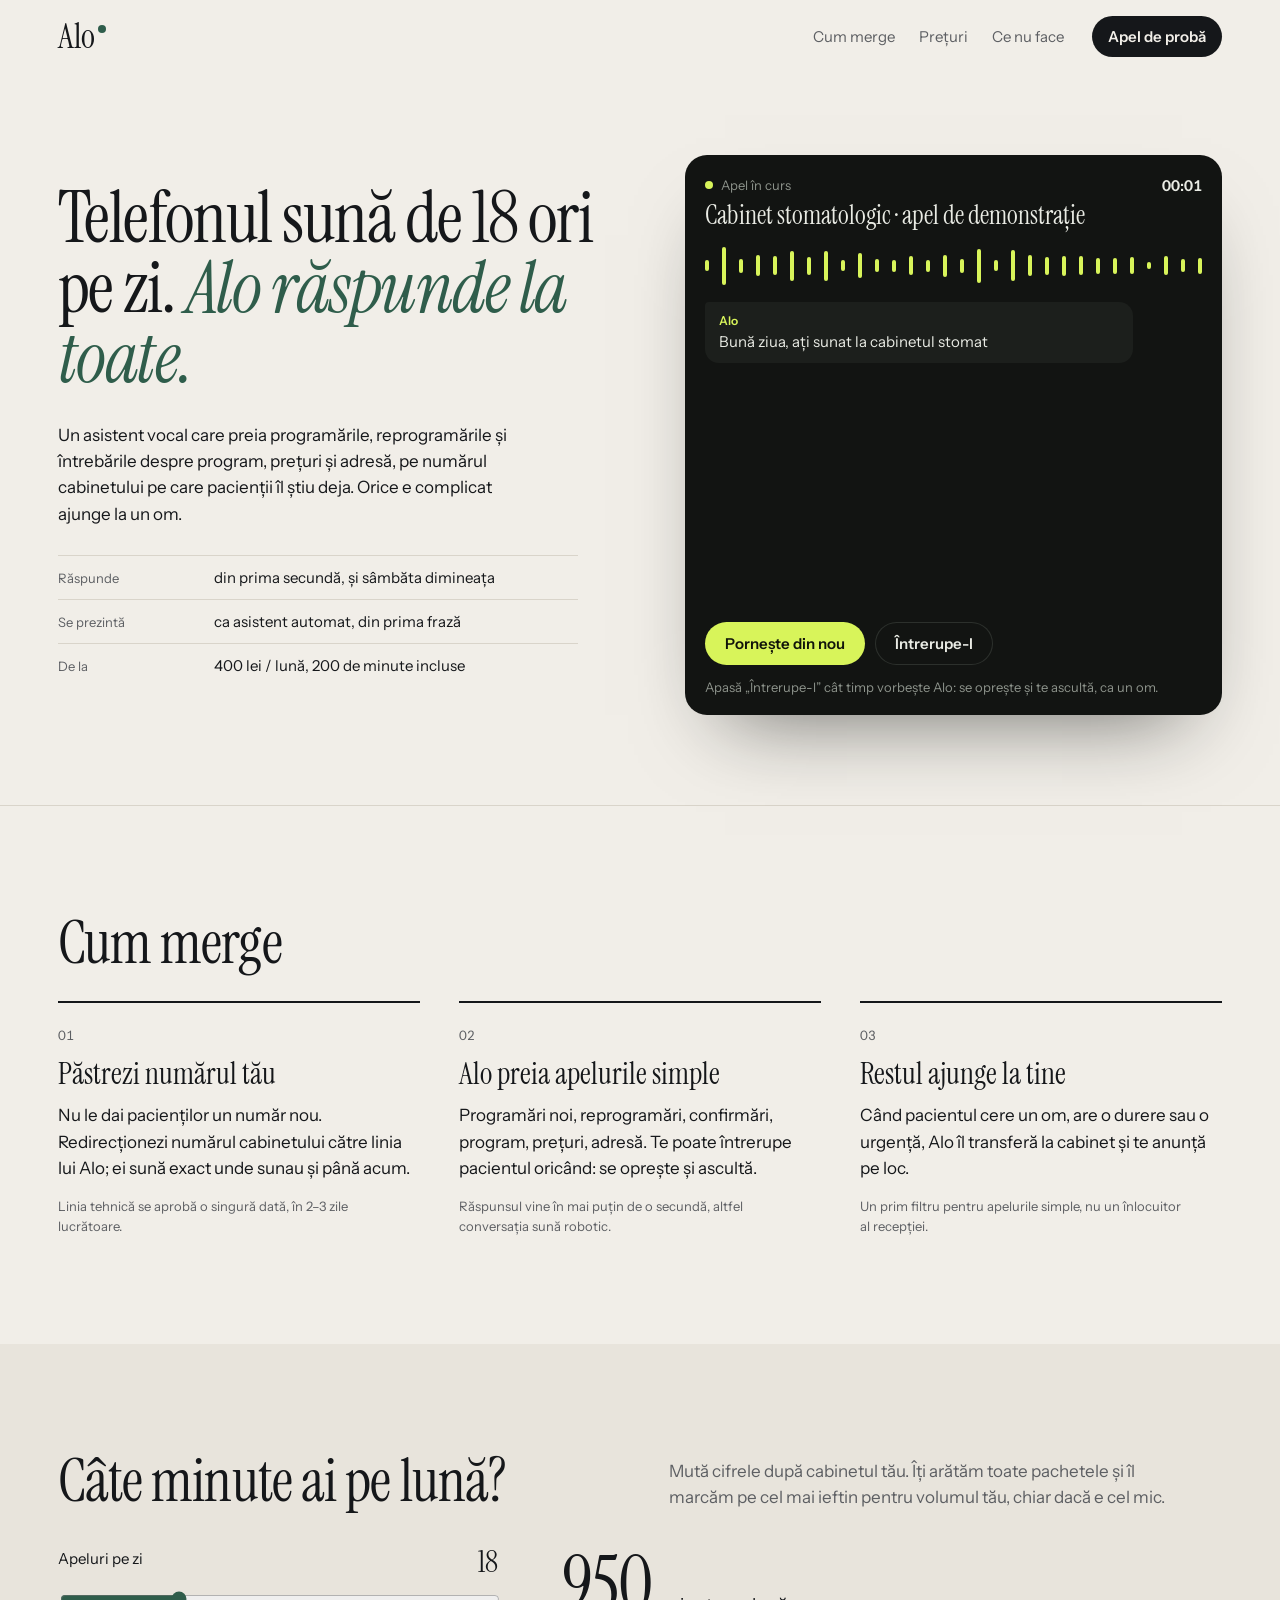
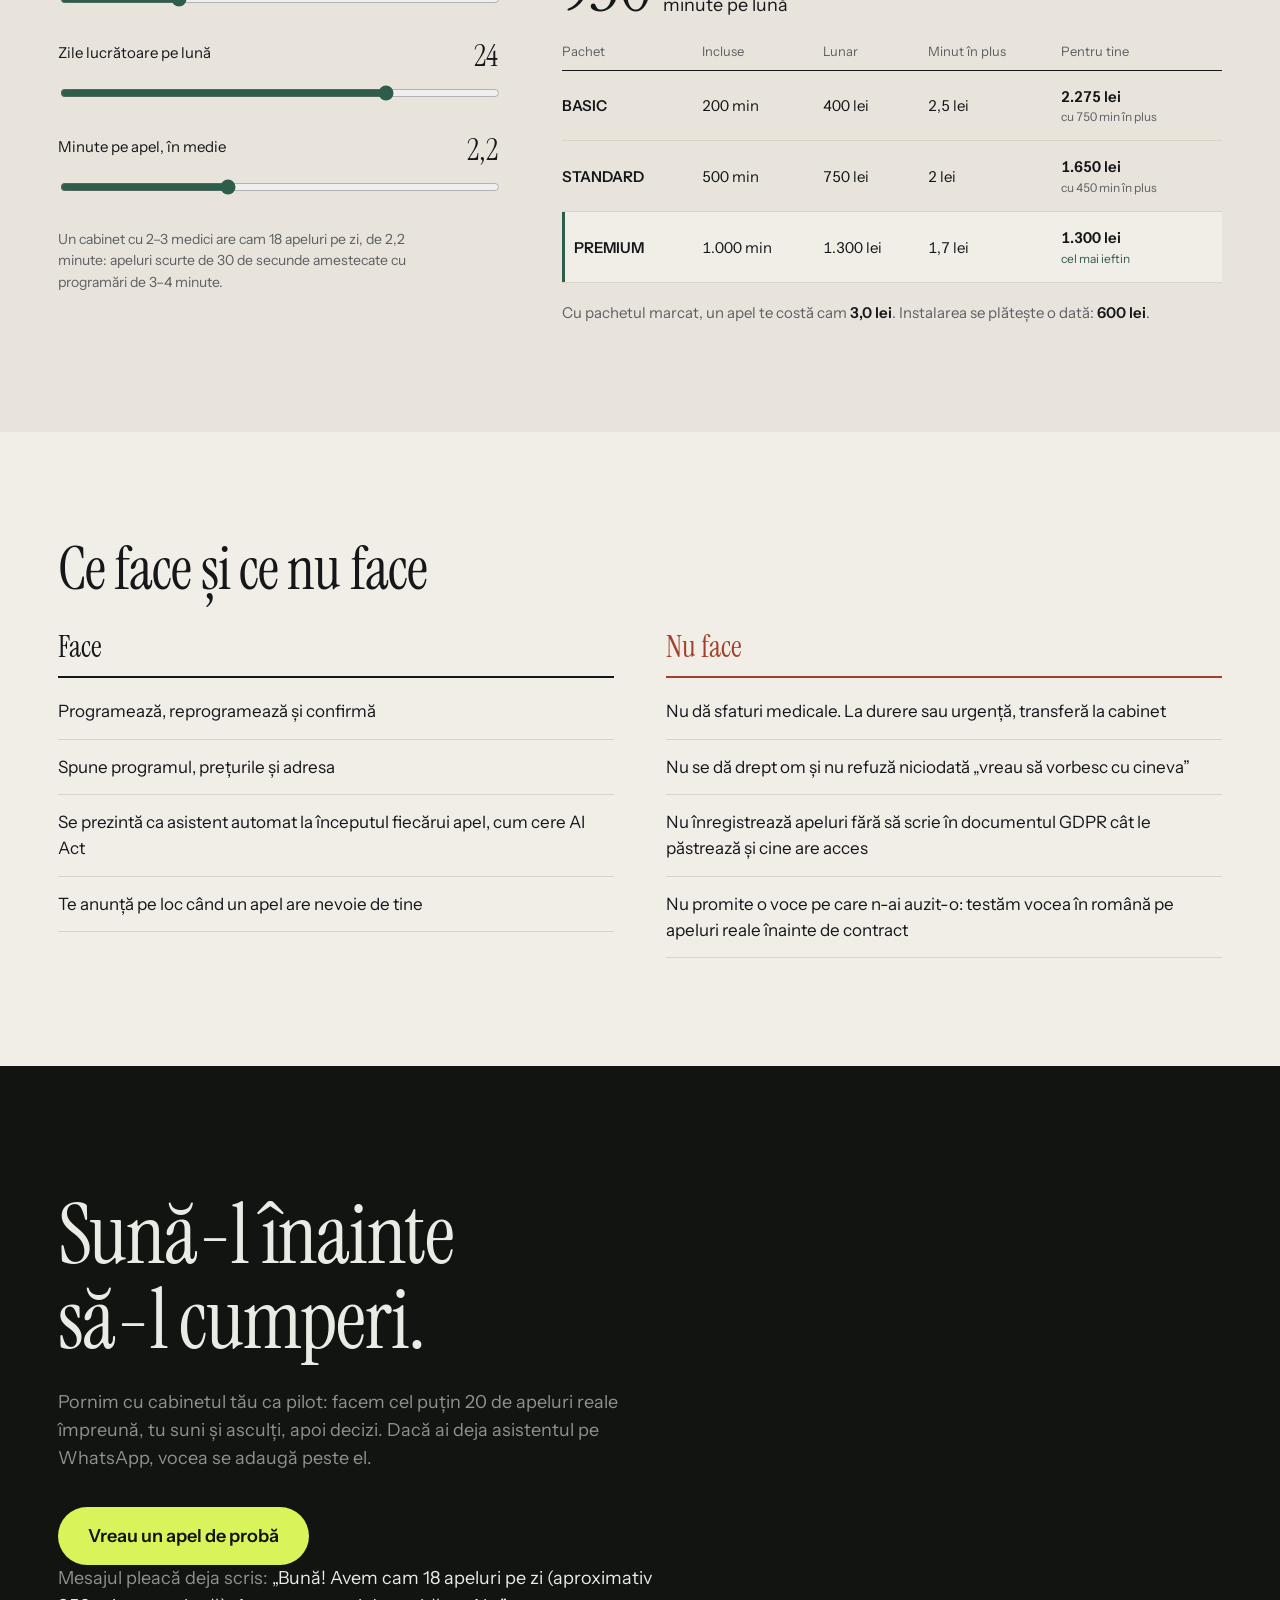
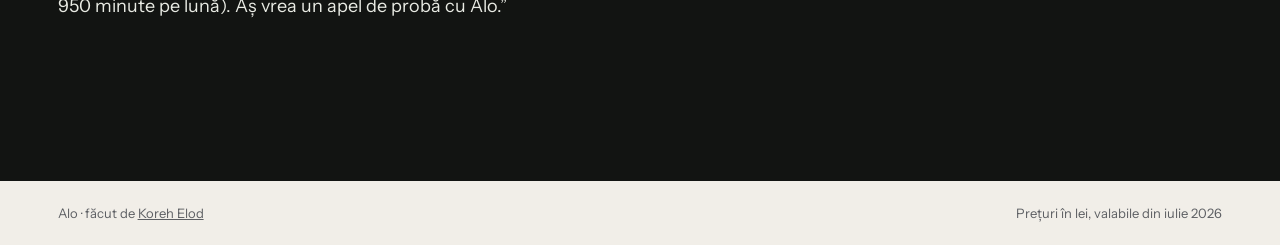
==== alo/index.html @ 86cbebc3 "Două site-uri noi: Alo (agent vocal AI) și Fără platou (reclame AI), adăugate în portofoliu - alo/: " ====
<!doctype html>
<html lang="ro">
<head>
<meta charset="utf-8">
<meta name="viewport" content="width=device-width, initial-scale=1">
<title>Alo · asistentul care răspunde la telefonul cabinetului</title>
<meta name="description" content="Alo preia programările, reprogramările și întrebările pacienților la telefon, pe numărul pe care îl știu deja. Ce e complicat ajunge la un om. De la 400 lei pe lună.">
<meta property="og:title" content="Alo · asistentul care răspunde la telefonul cabinetului">
<meta property="og:description" content="Programări, reprogramări, program și prețuri, la telefon. Ce e complicat ajunge la un om.">
<meta property="og:image" content="https://elod3.github.io/alo/og.jpg">
<meta property="og:type" content="website">
<meta name="twitter:card" content="summary_large_image">
<meta name="theme-color" content="#f1eee8">
<link rel="icon" href="favicon.svg" type="image/svg+xml">
<link rel="stylesheet" href="fonts.css?v=1">
<link rel="stylesheet" href="style.css?v=1">
</head>
<body>

<header class="top">
  <a class="logo" href="#">Alo<i aria-hidden="true"></i></a>
  <nav class="top__nav" aria-label="Secțiuni">
    <a href="#cum">Cum merge</a>
    <a href="#minute">Prețuri</a>
    <a href="#limite">Ce nu face</a>
  </nav>
  <a class="top__cta" href="#proba">Apel de probă</a>
</header>

<main>
  <!-- hero: promisiunea la stânga, un apel adevărat (scris) la dreapta -->
  <section class="hero">
    <div class="hero__text">
      <h1>Telefonul sună de 18 ori pe zi. <em>Alo răspunde la toate.</em></h1>
      <p class="hero__lead">Un asistent vocal care preia programările, reprogramările și întrebările despre program, prețuri și adresă, pe numărul cabinetului pe care pacienții îl știu deja. Orice e complicat ajunge la un om.</p>
      <dl class="hero__facts">
        <div><dt>Răspunde</dt><dd>din prima secundă, și sâmbăta dimineața</dd></div>
        <div><dt>Se prezintă</dt><dd>ca asistent automat, din prima frază</dd></div>
        <div><dt>De la</dt><dd>400 lei / lună, 200 de minute incluse</dd></div>
      </dl>
    </div>

    <figure class="call" id="call" aria-label="Demonstrație: un apel la cabinet">
      <div class="call__top">
        <span class="call__state"><i class="dot"></i><span id="state">Gata de apel</span></span>
        <b id="clock">00:00</b>
      </div>
      <p class="call__who">Cabinet stomatologic · apel de demonstrație</p>
      <div class="wave" id="wave" aria-hidden="true"></div>
      <ol class="call__log" id="log" aria-live="polite"></ol>
      <div class="call__ctl">
        <button type="button" class="btn btn--live" id="start">Pornește apelul</button>
        <button type="button" class="btn btn--ghost" id="cut" disabled>Întrerupe-l</button>
      </div>
      <figcaption class="call__note">Apasă „Întrerupe-l” cât timp vorbește Alo: se oprește și te ascultă, ca un om.</figcaption>
    </figure>
  </section>

  <!-- cum merge: trei pași, ca o fișă de instalare -->
  <section class="steps" id="cum">
    <h2>Cum merge</h2>
    <ol class="steps__list">
      <li>
        <span class="n">01</span>
        <h3>Păstrezi numărul tău</h3>
        <p>Nu le dai pacienților un număr nou. Redirecționezi numărul cabinetului către linia lui Alo; ei sună exact unde sunau și până acum.</p>
        <small>Linia tehnică se aprobă o singură dată, în 2–3 zile lucrătoare.</small>
      </li>
      <li>
        <span class="n">02</span>
        <h3>Alo preia apelurile simple</h3>
        <p>Programări noi, reprogramări, confirmări, program, prețuri, adresă. Te poate întrerupe pacientul oricând: se oprește și ascultă.</p>
        <small>Răspunsul vine în mai puțin de o secundă, altfel conversația sună robotic.</small>
      </li>
      <li>
        <span class="n">03</span>
        <h3>Restul ajunge la tine</h3>
        <p>Când pacientul cere un om, are o durere sau o urgență, Alo îl transferă la cabinet și te anunță pe loc.</p>
        <small>Un prim filtru pentru apelurile simple, nu un înlocuitor al recepției.</small>
      </li>
    </ol>
  </section>

  <!-- calculatorul: câte minute ai și ce pachet te costă cel mai puțin -->
  <section class="calc" id="minute">
    <div class="calc__head">
      <h2>Câte minute ai pe lună?</h2>
      <p>Mută cifrele după cabinetul tău. Îți arătăm toate pachetele și îl marcăm pe cel mai ieftin pentru volumul tău, chiar dacă e cel mic.</p>
    </div>
    <div class="calc__body">
      <div class="calc__in">
        <label><span>Apeluri pe zi</span><output id="oCalls">18</output>
          <input type="range" id="calls" min="3" max="60" step="1" value="18"></label>
        <label><span>Zile lucrătoare pe lună</span><output id="oDays">24</output>
          <input type="range" id="days" min="18" max="26" step="1" value="24"></label>
        <label><span>Minute pe apel, în medie</span><output id="oDur">2,2</output>
          <input type="range" id="dur" min="0.5" max="5" step="0.1" value="2.2"></label>
        <p class="calc__hint">Un cabinet cu 2–3 medici are cam 18 apeluri pe zi, de 2,2 minute: apeluri scurte de 30 de secunde amestecate cu programări de 3–4 minute.</p>
      </div>
      <div class="calc__out">
        <p class="calc__min"><b id="mins">950</b> minute pe lună</p>
        <table class="price">
          <thead><tr><th>Pachet</th><th>Incluse</th><th>Lunar</th><th>Minut în plus</th><th>Pentru tine</th></tr></thead>
          <tbody id="plans"></tbody>
        </table>
        <p class="calc__per">Cu pachetul marcat, un apel te costă cam <b id="perCall">3,0 lei</b>. Instalarea se plătește o dată: <b id="setup">600 lei</b>.</p>
      </div>
    </div>
  </section>

  <!-- limitele: ce face și ce nu face, față în față -->
  <section class="limits" id="limite">
    <h2>Ce face și ce nu face</h2>
    <div class="limits__cols">
      <div>
        <h3>Face</h3>
        <ul>
          <li>Programează, reprogramează și confirmă</li>
          <li>Spune programul, prețurile și adresa</li>
          <li>Se prezintă ca asistent automat la începutul fiecărui apel, cum cere AI Act</li>
          <li>Te anunță pe loc când un apel are nevoie de tine</li>
        </ul>
      </div>
      <div>
        <h3>Nu face</h3>
        <ul>
          <li>Nu dă sfaturi medicale. La durere sau urgență, transferă la cabinet</li>
          <li>Nu se dă drept om și nu refuză niciodată „vreau să vorbesc cu cineva”</li>
          <li>Nu înregistrează apeluri fără să scrie în documentul GDPR cât le păstrează și cine are acces</li>
          <li>Nu promite o voce pe care n-ai auzit-o: testăm vocea în română pe apeluri reale înainte de contract</li>
        </ul>
      </div>
    </div>
  </section>

  <!-- proba: CTA cu mesajul deja scris din calculator -->
  <section class="proof" id="proba">
    <h2>Sună-l înainte să-l cumperi.</h2>
    <p>Pornim cu cabinetul tău ca pilot: facem cel puțin 20 de apeluri reale împreună, tu suni și asculți, apoi decizi. Dacă ai deja asistentul pe WhatsApp, vocea se adaugă peste el.</p>
    <a class="btn btn--big js-wa" href="#proba">Vreau un apel de probă</a>
    <p class="proof__msg">Mesajul pleacă deja scris: <q id="msg">Bună! Avem cam 18 apeluri pe zi. Aș vrea un apel de probă cu Alo.</q></p>
  </section>
</main>

<footer class="foot">
  <span>Alo · făcut de <a href="https://elod3.github.io/">Koreh Elod</a></span>
  <span>Prețuri în lei, valabile din iulie 2026</span>
</footer>

<script src="app.js?v=1" defer></script>
</body>
</html>
---- alo/fonts.css ----
/* Găzduite local, subseturile latin + latin-ext */
@font-face { font-family: 'Instrument Sans'; font-style: normal; font-weight: 400 700; font-stretch: 100%; font-display: swap; src: url(fonts/instrument-sans-400_700-normal-latin-ext.woff2) format('woff2'); unicode-range: U+0100-02BA, U+02BD-02C5, U+02C7-02CC, U+02CE-02D7, U+02DD-02FF, U+0304, U+0308, U+0329, U+1D00-1DBF, U+1E00-1E9F, U+1EF2-1EFF, U+2020, U+20A0-20AB, U+20AD-20C0, U+2113, U+2C60-2C7F, U+A720-A7FF; }
@font-face { font-family: 'Instrument Sans'; font-style: normal; font-weight: 400 700; font-stretch: 100%; font-display: swap; src: url(fonts/instrument-sans-400_700-normal-latin.woff2) format('woff2'); unicode-range: U+0000-00FF, U+0131, U+0152-0153, U+02BB-02BC, U+02C6, U+02DA, U+02DC, U+0304, U+0308, U+0329, U+2000-206F, U+20AC, U+2122, U+2191, U+2193, U+2212, U+2215, U+FEFF, U+FFFD; }
@font-face { font-family: 'Instrument Serif'; font-style: italic; font-weight: 400; font-display: swap; src: url(fonts/instrument-serif-400-italic-latin-ext.woff2) format('woff2'); unicode-range: U+0100-02BA, U+02BD-02C5, U+02C7-02CC, U+02CE-02D7, U+02DD-02FF, U+0304, U+0308, U+0329, U+1D00-1DBF, U+1E00-1E9F, U+1EF2-1EFF, U+2020, U+20A0-20AB, U+20AD-20C0, U+2113, U+2C60-2C7F, U+A720-A7FF; }
@font-face { font-family: 'Instrument Serif'; font-style: italic; font-weight: 400; font-display: swap; src: url(fonts/instrument-serif-400-italic-latin.woff2) format('woff2'); unicode-range: U+0000-00FF, U+0131, U+0152-0153, U+02BB-02BC, U+02C6, U+02DA, U+02DC, U+0304, U+0308, U+0329, U+2000-206F, U+20AC, U+2122, U+2191, U+2193, U+2212, U+2215, U+FEFF, U+FFFD; }
@font-face { font-family: 'Instrument Serif'; font-style: normal; font-weight: 400; font-display: swap; src: url(fonts/instrument-serif-400-normal-latin-ext.woff2) format('woff2'); unicode-range: U+0100-02BA, U+02BD-02C5, U+02C7-02CC, U+02CE-02D7, U+02DD-02FF, U+0304, U+0308, U+0329, U+1D00-1DBF, U+1E00-1E9F, U+1EF2-1EFF, U+2020, U+20A0-20AB, U+20AD-20C0, U+2113, U+2C60-2C7F, U+A720-A7FF; }
@font-face { font-family: 'Instrument Serif'; font-style: normal; font-weight: 400; font-display: swap; src: url(fonts/instrument-serif-400-normal-latin.woff2) format('woff2'); unicode-range: U+0000-00FF, U+0131, U+0152-0153, U+02BB-02BC, U+02C6, U+02DA, U+02DC, U+0304, U+0308, U+0329, U+2000-206F, U+20AC, U+2122, U+2191, U+2193, U+2212, U+2215, U+FEFF, U+FFFD; }
---- alo/style.css ----
/* Alo: hârtie caldă de cabinet, un singur obiect întunecat (apelul), verde-lămâie doar pentru „în direct”. */
:root{
  --bg:#f1eee8; --ink:#15171a; --soft:#5d5f63; --line:#d9d4ca; --card:#e8e4dc;
  --night:#121412; --night2:#1c1f1c; --nline:#2c302c; --ntext:#e9ebe4; --nsoft:#8d938b;
  --live:#d8f45a; --you:#f2a07b; --acc:#2f5d4b;
  --serif:'Instrument Serif', Georgia, serif;
  --sans:'Instrument Sans', 'Helvetica Neue', sans-serif;
  --pad:clamp(18px, 4.5vw, 72px);
  --out:cubic-bezier(.16,1,.3,1);
}
*,*::before,*::after{box-sizing:border-box}
html{scroll-behavior:smooth}
body{margin:0;background:var(--bg);color:var(--ink);font:400 17px/1.55 var(--sans);-webkit-font-smoothing:antialiased}
a{color:inherit}
:focus-visible{outline:2px solid var(--acc);outline-offset:3px}
h1,h2,h3{font-weight:400;margin:0}
h2{font:400 clamp(38px,4.6vw,68px)/1 var(--serif);letter-spacing:-.015em;margin-bottom:28px}
em{font-style:italic;color:var(--acc)}

/* ——— antet ——— */
.top{position:sticky;top:0;z-index:5;display:flex;align-items:center;gap:28px;padding:16px var(--pad);
  background:color-mix(in srgb, var(--bg) 92%, transparent);border-bottom:1px solid transparent;transition:border-color .3s}
.top.scrolled{border-bottom-color:var(--line)}
.logo{font:400 34px/1 var(--serif);text-decoration:none;display:flex;align-items:flex-start;gap:3px}
.logo i{width:8px;height:8px;border-radius:50%;background:var(--acc);margin-top:5px}
.top__nav{display:flex;gap:24px;margin-left:auto;font-size:15px}
.top__nav a{text-decoration:none;color:var(--soft);transition:color .2s}
.top__nav a:hover{color:var(--ink)}
.top__cta{padding:9px 16px;border-radius:999px;background:var(--ink);color:var(--bg);font-size:15px;font-weight:600;text-decoration:none;transition:background-color .2s}
.top__cta:hover{background:var(--acc)}

/* ——— butoane ——— */
.btn{font:600 15px var(--sans);border:0;border-radius:999px;padding:12px 20px;cursor:pointer;transition:background-color .2s, color .2s, opacity .2s, scale .15s}
.btn:active{scale:.97}
.btn:disabled{opacity:.35;cursor:default}
.btn--live{background:var(--live);color:#11140a}
.btn--live:hover{background:#e6ff7a}
.btn--ghost{background:transparent;color:var(--ntext);box-shadow:inset 0 0 0 1px var(--nline)}
.btn--ghost:not(:disabled):hover{box-shadow:inset 0 0 0 1px var(--you);color:var(--you)}
.btn--big{display:inline-block;background:var(--ink);color:var(--bg);font-size:18px;padding:18px 30px;text-decoration:none}
.btn--big:hover{background:var(--acc)}

/* ——— hero ——— */
.hero{display:grid;grid-template-columns:minmax(0,1.05fr) minmax(0,1fr);gap:clamp(32px,5vw,80px);align-items:center;
  padding:clamp(40px,9vh,110px) var(--pad) clamp(60px,10vh,120px)}
.hero h1{font:400 clamp(46px,5.6vw,92px)/.98 var(--serif);letter-spacing:-.02em;margin-bottom:28px}
.hero__lead{max-width:44ch;font-size:clamp(17px,1.3vw,19px);margin:0 0 28px}
.hero__facts{margin:0;max-width:520px}
.hero__facts div{display:grid;grid-template-columns:8.5em 1fr;gap:12px;padding:10px 0;border-top:1px solid var(--line)}
.hero__facts dt{font-size:13px;color:var(--soft);padding-top:2px}
.hero__facts dd{margin:0;font-size:15px}

/* ——— apelul ——— */
.call{margin:0;background:var(--night);color:var(--ntext);border-radius:22px;padding:20px 20px 18px;
  box-shadow:0 40px 80px -40px rgba(18,20,18,.6);display:flex;flex-direction:column;min-height:560px}
.call__top{display:flex;justify-content:space-between;align-items:center;font-size:13px;color:var(--nsoft)}
.call__state{display:flex;align-items:center;gap:8px}
.dot{width:8px;height:8px;border-radius:50%;background:var(--nsoft)}
.call.on .dot{background:var(--live);animation:pulse 1.4s ease-in-out infinite}
@keyframes pulse{50%{opacity:.35}}
#clock{font:600 15px var(--sans);font-variant-numeric:tabular-nums;color:var(--ntext)}
.call__who{margin:6px 0 14px;font:400 26px/1.1 var(--serif)}
.wave{height:44px;display:flex;align-items:center;justify-content:space-between;margin-bottom:14px}
.wave i{width:4px;height:4px;border-radius:2px;background:var(--nline);transition:height .09s linear, background-color .3s}
.wave.a i{background:var(--live)}
.wave.p i{background:var(--you)}
.call__log{list-style:none;margin:0;padding:0;flex:1;display:flex;flex-direction:column;gap:10px;overflow:auto;max-height:340px;scroll-behavior:smooth}
.call__log li{max-width:86%;padding:10px 14px;border-radius:14px;font-size:15px;line-height:1.45;animation:in .35s var(--out)}
@keyframes in{from{opacity:0;translate:0 8px}}
.call__log li b{display:block;font-size:12px;font-weight:600;margin-bottom:2px}
.call__log .a{background:var(--night2);border-top-left-radius:4px}
.call__log .a b{color:var(--live)}
.call__log .p{align-self:flex-end;background:#2a2019;border-top-right-radius:4px}
.call__log .p b{color:var(--you)}
.call__log .sys{align-self:center;background:none;color:var(--nsoft);font-size:13px;padding:2px 0;text-align:center}
.call__log .cutoff p::after{content:' —';color:var(--you)}
.call__log p{margin:0}
.call__ctl{display:flex;gap:10px;margin-top:16px}
.call__note{margin-top:12px;font-size:13px;color:var(--nsoft)}

/* ——— pașii ——— */
.steps{padding:clamp(60px,12vh,140px) var(--pad);border-top:1px solid var(--line)}
.steps__list{list-style:none;margin:0;padding:0;display:grid;grid-template-columns:repeat(3,minmax(0,1fr));gap:0 clamp(24px,3vw,48px)}
.steps__list li{padding-top:18px;border-top:2px solid var(--ink)}
.n{font-size:13px;color:var(--soft);font-variant-numeric:tabular-nums}
.steps h3{font:400 30px/1.1 var(--serif);margin:10px 0 12px}
.steps p{margin:0 0 14px;max-width:36ch}
.steps small{display:block;font-size:13px;color:var(--soft);max-width:36ch}

/* ——— calculatorul ——— */
.calc{padding:clamp(60px,12vh,140px) var(--pad);background:var(--card)}
.calc__head{display:grid;grid-template-columns:minmax(0,1fr) minmax(0,1fr);gap:var(--pad);align-items:end;margin-bottom:36px}
.calc__head h2{margin:0}
.calc__head p{margin:0;max-width:46ch;color:var(--soft)}
.calc__body{display:grid;grid-template-columns:minmax(0,.8fr) minmax(0,1.2fr);gap:clamp(32px,5vw,80px)}
.calc__in label{display:grid;grid-template-columns:1fr auto;gap:6px 12px;margin-bottom:26px;font-size:15px}
.calc__in output{font:400 30px/1 var(--serif);font-variant-numeric:tabular-nums}
.calc__in input{grid-column:1 / -1;width:100%;accent-color:var(--acc);height:28px;cursor:pointer}
.calc__hint{font-size:14px;color:var(--soft);margin:0;max-width:40ch}
.calc__min{margin:0 0 18px;font-size:18px}
.calc__min b{font:400 clamp(56px,6vw,96px)/1 var(--serif);font-variant-numeric:tabular-nums;margin-right:8px;letter-spacing:-.02em}
.price{width:100%;border-collapse:collapse;font-size:15px;font-variant-numeric:tabular-nums}
.price th{text-align:left;font-weight:400;font-size:13px;color:var(--soft);padding:0 10px 8px 0;border-bottom:1px solid var(--ink)}
.price td{padding:14px 10px 14px 0;border-bottom:1px solid var(--line)}
.price td:first-child{font-weight:600}
.price td:last-child{font-weight:600}
.price td small{display:block;font-weight:400;color:var(--soft);font-size:12px}
.price tr{transition:background-color .3s}
.price tr.best{background:var(--bg)}
.price tr.best td:first-child{box-shadow:inset 3px 0 0 var(--acc);padding-left:12px}
.price tr.best td:last-child::after{content:'cel mai ieftin';display:block;font-size:12px;font-weight:400;color:var(--acc)}
.calc__per{margin:18px 0 0;font-size:15px;color:var(--soft)}
.calc__per b{color:var(--ink);font-weight:600}

/* ——— limitele ——— */
.limits{padding:clamp(60px,12vh,140px) var(--pad)}
.limits__cols{display:grid;grid-template-columns:1fr 1fr;gap:0 clamp(24px,4vw,64px)}
.limits h3{font:400 30px var(--serif);padding-bottom:10px;border-bottom:2px solid var(--ink);margin-bottom:6px}
.limits__cols > div:last-child h3{color:#a3402a;border-bottom-color:#a3402a}
.limits ul{list-style:none;margin:0;padding:0}
.limits li{padding:14px 0;border-bottom:1px solid var(--line);max-width:52ch}

/* ——— proba ——— */
.proof{padding:clamp(70px,14vh,160px) var(--pad);background:var(--night);color:var(--ntext)}
.proof h2{font-size:clamp(46px,6.6vw,108px);max-width:12ch}
.proof > p{max-width:52ch;color:var(--nsoft);margin:0 0 34px;font-size:18px}
.proof .btn--big{background:var(--live);color:#11140a}
.proof .btn--big:hover{background:#e6ff7a}
.proof__msg{margin-top:18px;font-size:14px;color:var(--nsoft)}
.proof__msg q{color:var(--ntext)}

.foot{display:flex;flex-wrap:wrap;justify-content:space-between;gap:10px 24px;padding:22px var(--pad);font-size:13px;color:var(--soft)}

/* ——— ecrane înguste ——— */
@media (max-width: 900px){
  .hero,.calc__head,.calc__body,.limits__cols{grid-template-columns:1fr}
  .steps__list{grid-template-columns:1fr;gap:36px}
  .call{min-height:520px}
  .top__nav{display:none}
  .top__cta{margin-left:auto}
  .limits__cols > div + div{margin-top:40px}
}
@media (max-width: 560px){
  .price th:nth-child(4),.price td:nth-child(4){display:none}
  .hero__facts div{grid-template-columns:7em 1fr}
  .call{padding:16px 14px;border-radius:18px}
  .call__log li{max-width:92%}
}
@media (prefers-reduced-motion: reduce){
  html{scroll-behavior:auto}
  *,*::before,*::after{animation:none !important;transition-duration:.01s !important}
}
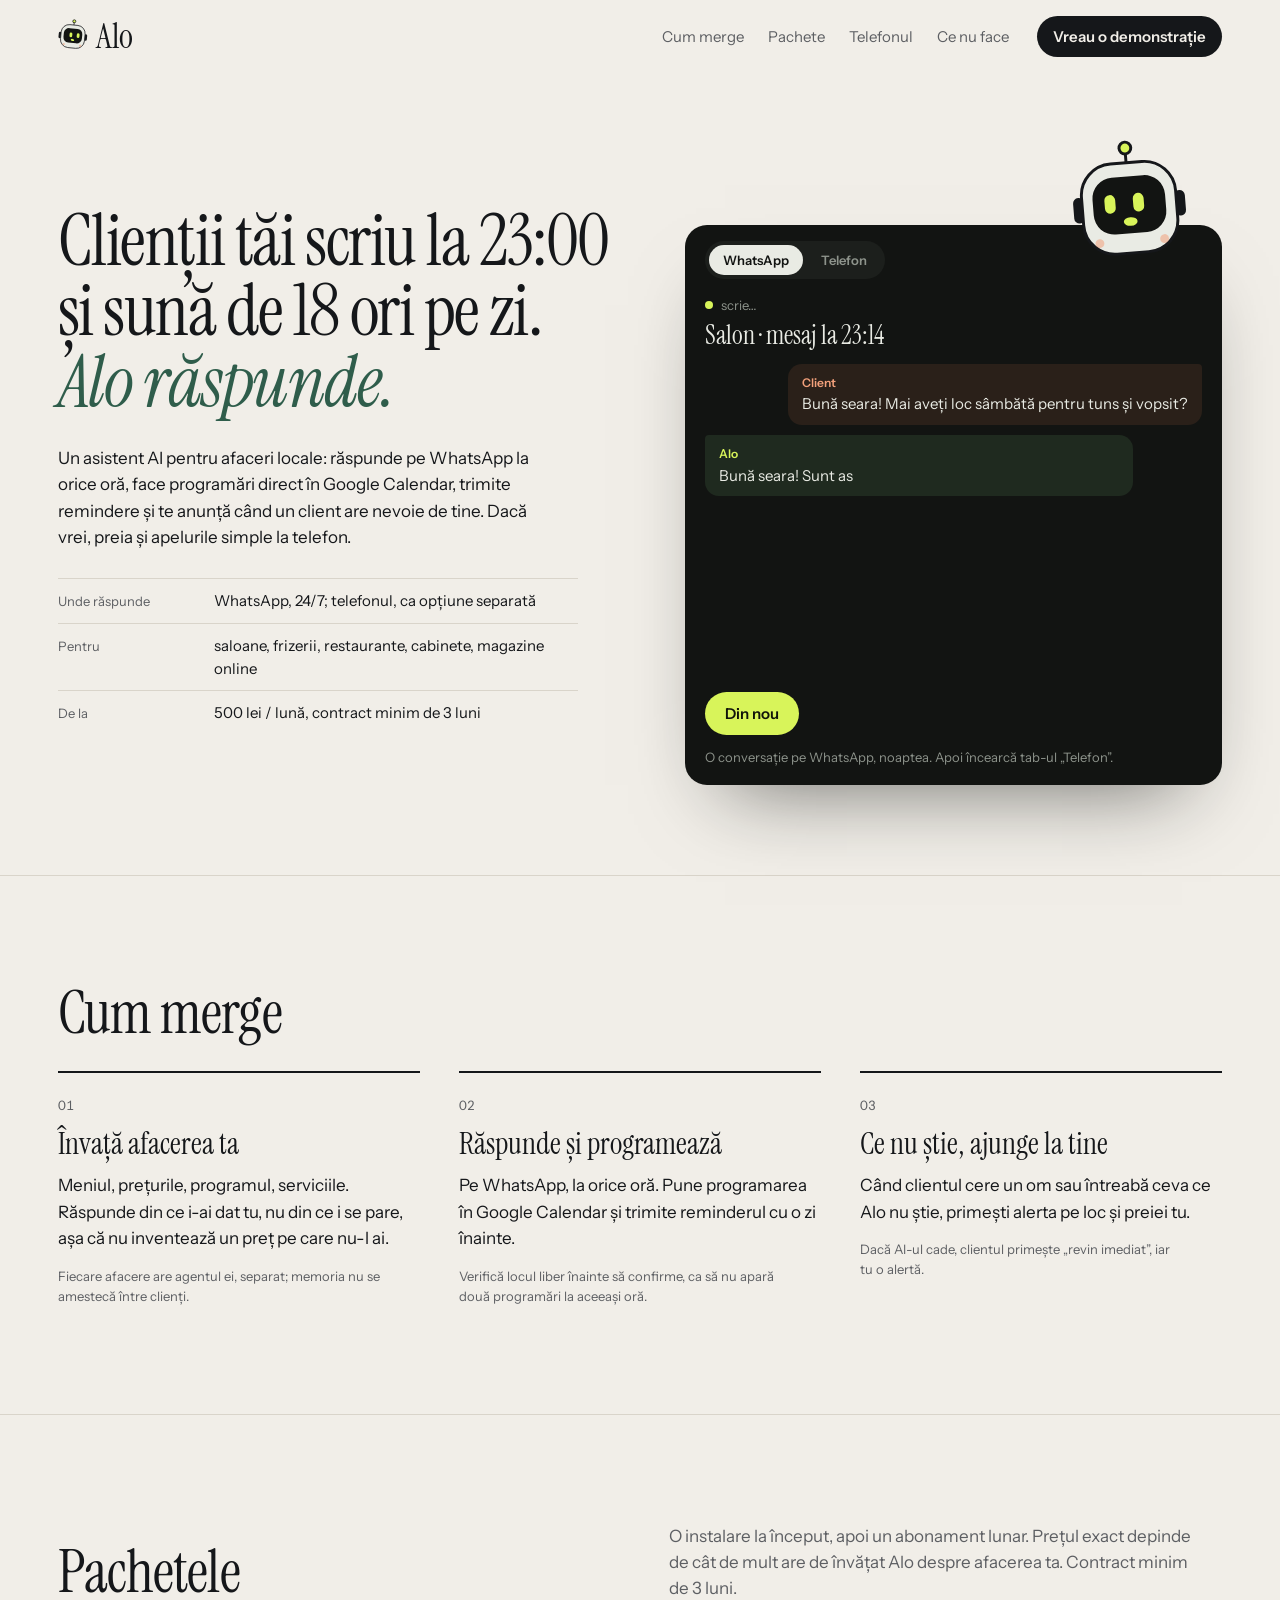
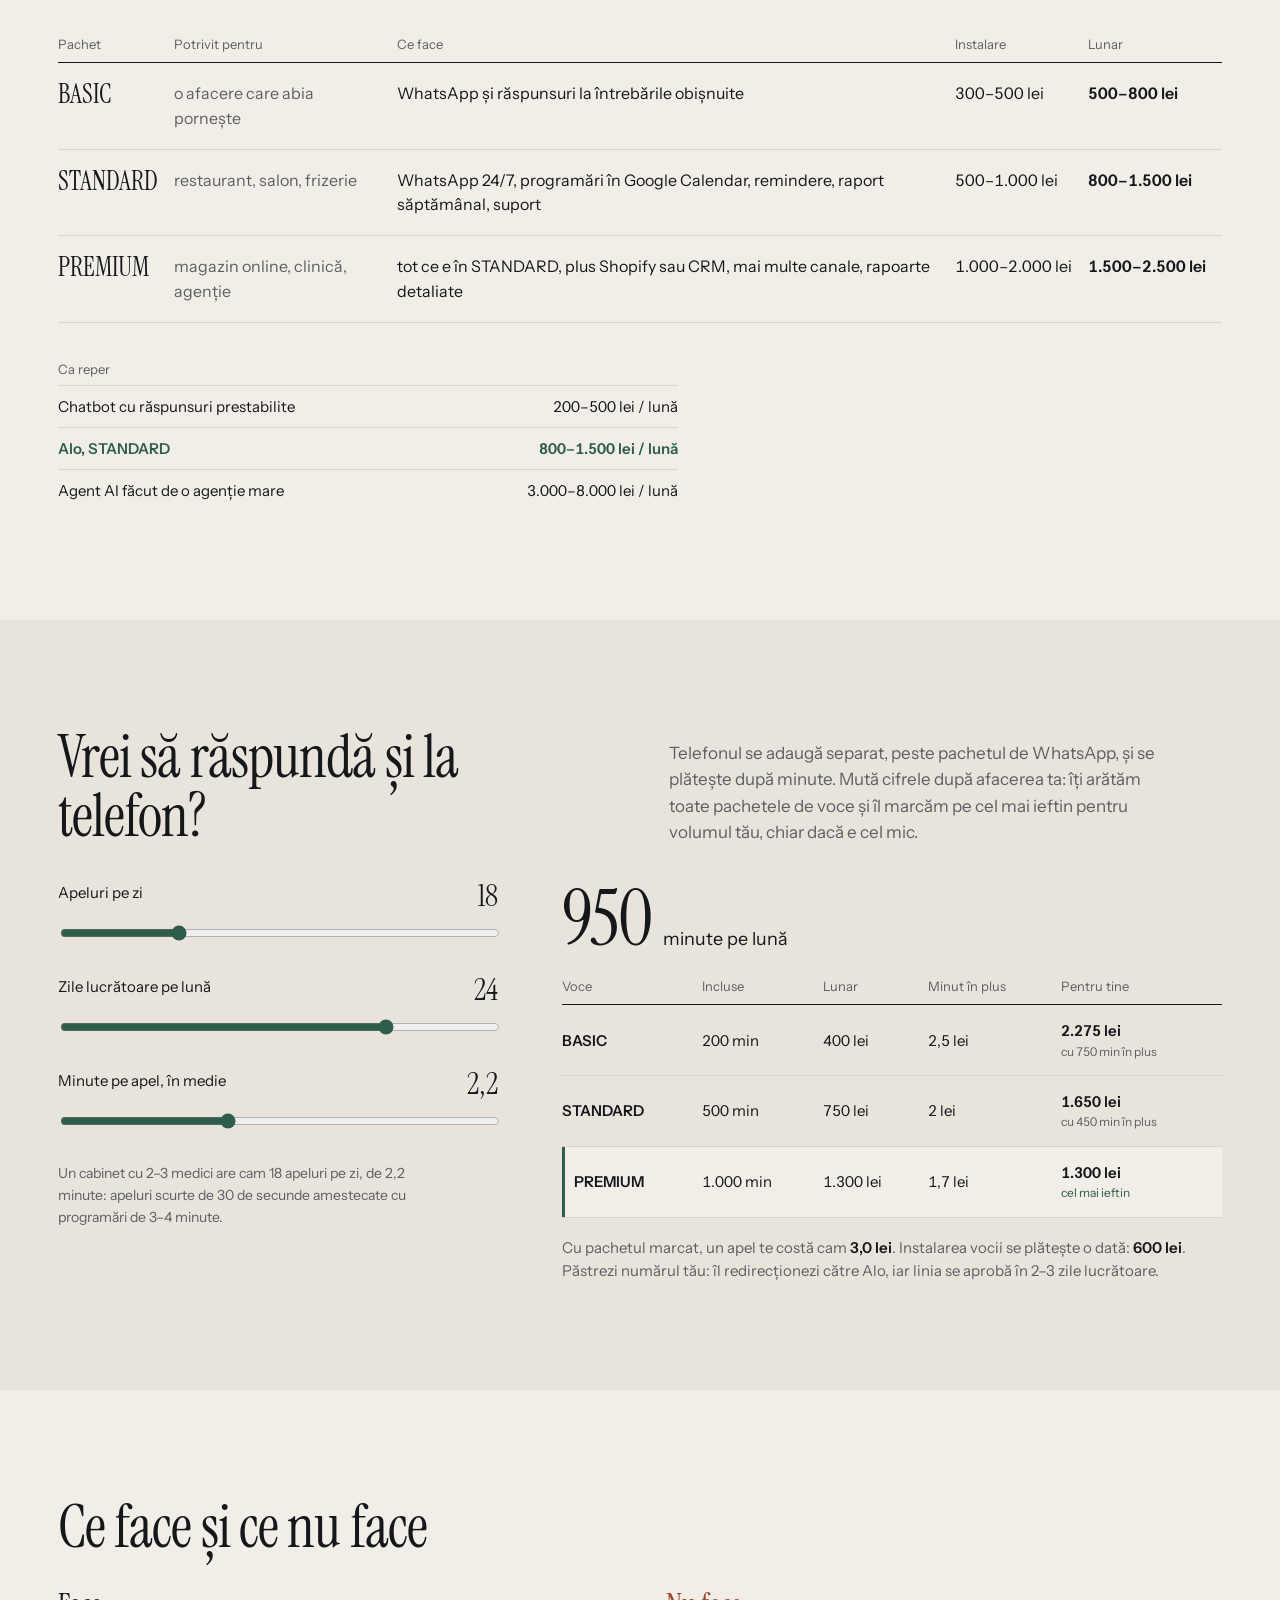
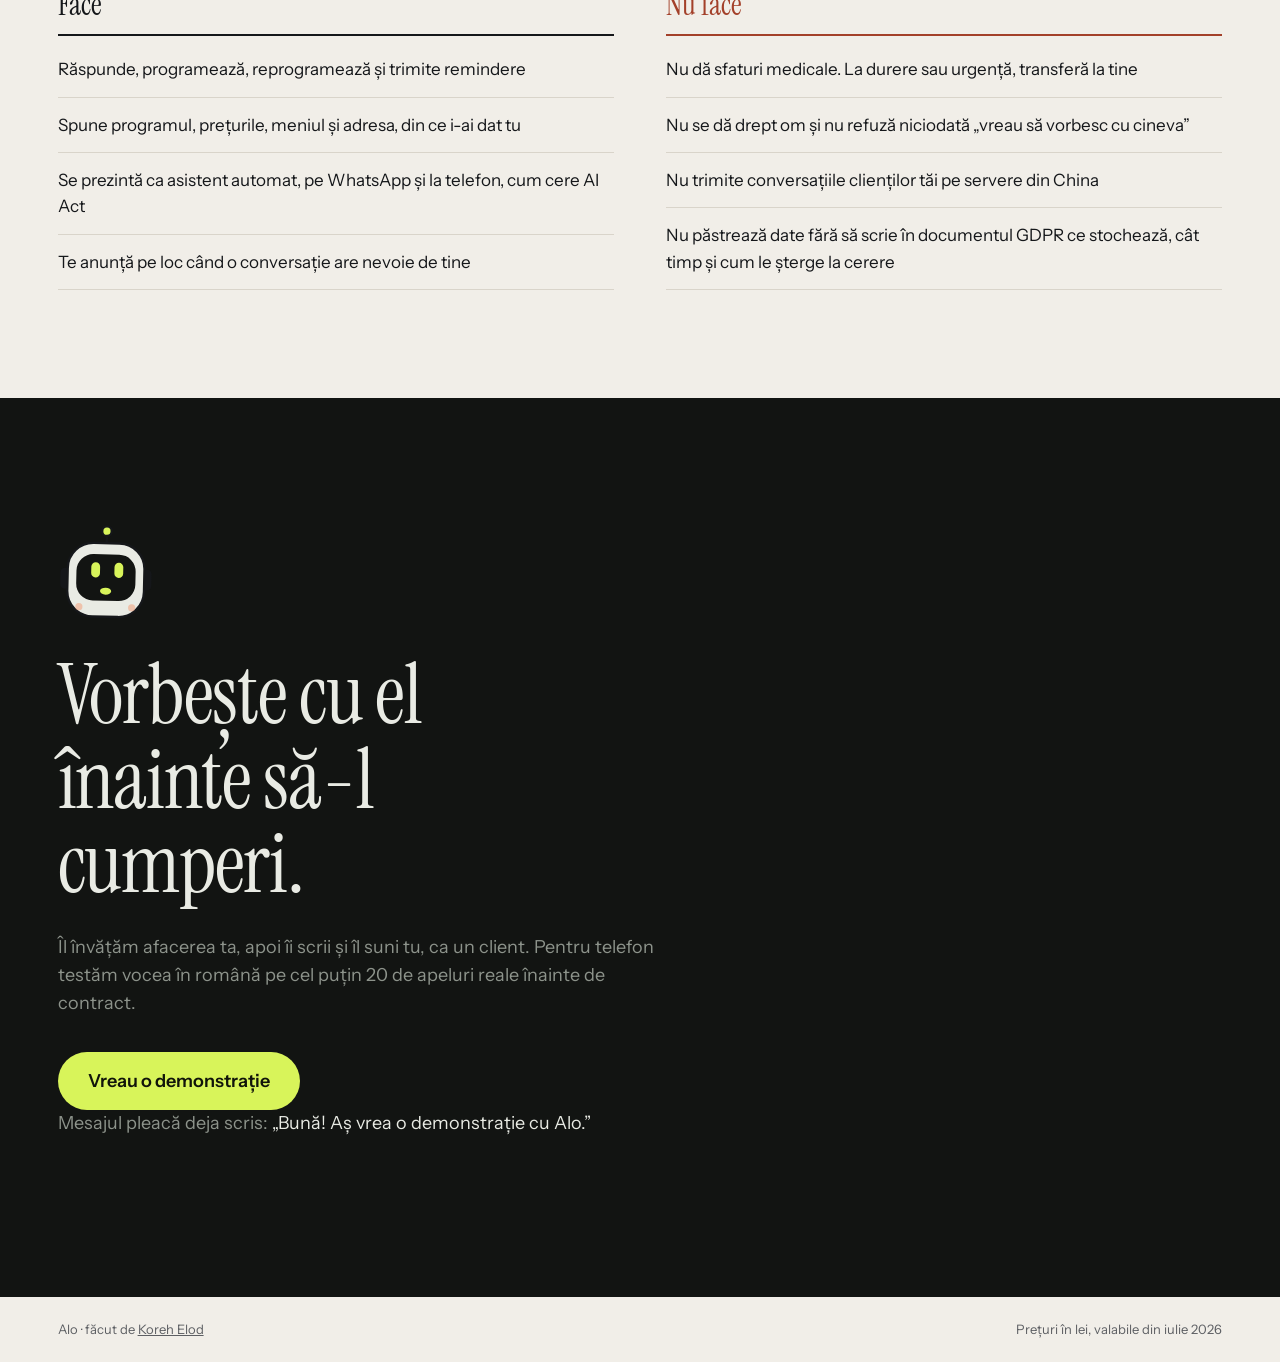
==== commit 4c799f1f: "Alo: agentul pe WhatsApp ca produs de bază, telefonul separat, robotelul - pagina urmează planul „Ag" ====
--- a/alo/index.html
+++ b/alo/index.html
@@ -3,57 +3,65 @@
 <head>
 <meta charset="utf-8">
 <meta name="viewport" content="width=device-width, initial-scale=1">
-<title>Alo · asistentul care răspunde la telefonul cabinetului</title>
-<meta name="description" content="Alo preia programările, reprogramările și întrebările pacienților la telefon, pe numărul pe care îl știu deja. Ce e complicat ajunge la un om. De la 400 lei pe lună.">
-<meta property="og:title" content="Alo · asistentul care răspunde la telefonul cabinetului">
-<meta property="og:description" content="Programări, reprogramări, program și prețuri, la telefon. Ce e complicat ajunge la un om.">
+<title>Alo · asistentul AI care răspunde clienților tăi pe WhatsApp și la telefon</title>
+<meta name="description" content="Alo răspunde pe WhatsApp 24/7, face programări în Google Calendar, trimite remindere și te anunță când un client are nevoie de tine. Telefonul se adaugă separat. De la 500 lei pe lună.">
+<meta property="og:title" content="Alo · asistentul AI al afacerii tale">
+<meta property="og:description" content="WhatsApp 24/7, programări în Google Calendar, remindere. Și, dacă vrei, telefonul.">
 <meta property="og:image" content="https://elod3.github.io/alo/og.jpg">
 <meta property="og:type" content="website">
 <meta name="twitter:card" content="summary_large_image">
 <meta name="theme-color" content="#f1eee8">
 <link rel="icon" href="favicon.svg" type="image/svg+xml">
 <link rel="stylesheet" href="fonts.css?v=1">
-<link rel="stylesheet" href="style.css?v=1">
+<link rel="stylesheet" href="style.css?v=2">
 </head>
 <body>
 
 <header class="top">
-  <a class="logo" href="#">Alo<i aria-hidden="true"></i></a>
+  <a class="logo" href="#"><span class="bot bot--mini" data-bot aria-hidden="true"></span>Alo</a>
   <nav class="top__nav" aria-label="Secțiuni">
     <a href="#cum">Cum merge</a>
-    <a href="#minute">Prețuri</a>
+    <a href="#pachete">Pachete</a>
+    <a href="#telefon">Telefonul</a>
     <a href="#limite">Ce nu face</a>
   </nav>
-  <a class="top__cta" href="#proba">Apel de probă</a>
+  <a class="top__cta" href="#proba">Vreau o demonstrație</a>
 </header>
 
 <main>
-  <!-- hero: promisiunea la stânga, un apel adevărat (scris) la dreapta -->
+  <!-- hero: promisiunea la stânga; la dreapta Alo în carne și oase: robotelul și o conversație care rulează -->
   <section class="hero">
     <div class="hero__text">
-      <h1>Telefonul sună de 18 ori pe zi. <em>Alo răspunde la toate.</em></h1>
-      <p class="hero__lead">Un asistent vocal care preia programările, reprogramările și întrebările despre program, prețuri și adresă, pe numărul cabinetului pe care pacienții îl știu deja. Orice e complicat ajunge la un om.</p>
+      <h1>Clienții tăi scriu la 23:00 și sună de 18 ori pe zi. <em>Alo răspunde.</em></h1>
+      <p class="hero__lead">Un asistent AI pentru afaceri locale: răspunde pe WhatsApp la orice oră, face programări direct în Google Calendar, trimite remindere și te anunță când un client are nevoie de tine. Dacă vrei, preia și apelurile simple la telefon.</p>
       <dl class="hero__facts">
-        <div><dt>Răspunde</dt><dd>din prima secundă, și sâmbăta dimineața</dd></div>
-        <div><dt>Se prezintă</dt><dd>ca asistent automat, din prima frază</dd></div>
-        <div><dt>De la</dt><dd>400 lei / lună, 200 de minute incluse</dd></div>
+        <div><dt>Unde răspunde</dt><dd>WhatsApp, 24/7; telefonul, ca opțiune separată</dd></div>
+        <div><dt>Pentru</dt><dd>saloane, frizerii, restaurante, cabinete, magazine online</dd></div>
+        <div><dt>De la</dt><dd>500 lei / lună, contract minim de 3 luni</dd></div>
       </dl>
     </div>
 
-    <figure class="call" id="call" aria-label="Demonstrație: un apel la cabinet">
-      <div class="call__top">
-        <span class="call__state"><i class="dot"></i><span id="state">Gata de apel</span></span>
-        <b id="clock">00:00</b>
-      </div>
-      <p class="call__who">Cabinet stomatologic · apel de demonstrație</p>
-      <div class="wave" id="wave" aria-hidden="true"></div>
-      <ol class="call__log" id="log" aria-live="polite"></ol>
-      <div class="call__ctl">
-        <button type="button" class="btn btn--live" id="start">Pornește apelul</button>
-        <button type="button" class="btn btn--ghost" id="cut" disabled>Întrerupe-l</button>
-      </div>
-      <figcaption class="call__note">Apasă „Întrerupe-l” cât timp vorbește Alo: se oprește și te ascultă, ca un om.</figcaption>
-    </figure>
+    <div class="stagebox">
+      <span class="bot bot--big" id="bigBot" data-bot role="img" aria-label="Alo, robotelul"></span>
+      <figure class="call" id="call" data-mode="wa" aria-label="Demonstrație: o conversație cu Alo">
+        <div class="call__tabs" role="tablist" aria-label="Canal">
+          <button type="button" role="tab" data-mode="wa" aria-selected="true">WhatsApp</button>
+          <button type="button" role="tab" data-mode="tel" aria-selected="false">Telefon</button>
+        </div>
+        <div class="call__top">
+          <span class="call__state"><i class="dot"></i><span id="state">Gata</span></span>
+          <b id="clock">00:00</b>
+        </div>
+        <p class="call__who" id="who">Salon · mesaj la 23:14</p>
+        <div class="wave" id="wave" aria-hidden="true"></div>
+        <ol class="call__log" id="log" aria-live="polite"></ol>
+        <div class="call__ctl">
+          <button type="button" class="btn btn--live" id="start">Pornește</button>
+          <button type="button" class="btn btn--ghost" id="cut" disabled>Întrerupe-l</button>
+        </div>
+        <figcaption class="call__note" id="note">O conversație pe WhatsApp, noaptea. Apoi încearcă tab-ul „Telefon”.</figcaption>
+      </figure>
+    </div>
   </section>
 
   <!-- cum merge: trei pași, ca o fișă de instalare -->
@@ -62,30 +70,52 @@
     <ol class="steps__list">
       <li>
         <span class="n">01</span>
-        <h3>Păstrezi numărul tău</h3>
-        <p>Nu le dai pacienților un număr nou. Redirecționezi numărul cabinetului către linia lui Alo; ei sună exact unde sunau și până acum.</p>
-        <small>Linia tehnică se aprobă o singură dată, în 2–3 zile lucrătoare.</small>
+        <h3>Învață afacerea ta</h3>
+        <p>Meniul, prețurile, programul, serviciile. Răspunde din ce i-ai dat tu, nu din ce i se pare, așa că nu inventează un preț pe care nu-l ai.</p>
+        <small>Fiecare afacere are agentul ei, separat; memoria nu se amestecă între clienți.</small>
       </li>
       <li>
         <span class="n">02</span>
-        <h3>Alo preia apelurile simple</h3>
-        <p>Programări noi, reprogramări, confirmări, program, prețuri, adresă. Te poate întrerupe pacientul oricând: se oprește și ascultă.</p>
-        <small>Răspunsul vine în mai puțin de o secundă, altfel conversația sună robotic.</small>
+        <h3>Răspunde și programează</h3>
+        <p>Pe WhatsApp, la orice oră. Pune programarea în Google Calendar și trimite reminderul cu o zi înainte.</p>
+        <small>Verifică locul liber înainte să confirme, ca să nu apară două programări la aceeași oră.</small>
       </li>
       <li>
         <span class="n">03</span>
-        <h3>Restul ajunge la tine</h3>
-        <p>Când pacientul cere un om, are o durere sau o urgență, Alo îl transferă la cabinet și te anunță pe loc.</p>
-        <small>Un prim filtru pentru apelurile simple, nu un înlocuitor al recepției.</small>
+        <h3>Ce nu știe, ajunge la tine</h3>
+        <p>Când clientul cere un om sau întreabă ceva ce Alo nu știe, primești alerta pe loc și preiei tu.</p>
+        <small>Dacă AI-ul cade, clientul primește „revin imediat”, iar tu o alertă.</small>
       </li>
     </ol>
   </section>
 
-  <!-- calculatorul: câte minute ai și ce pachet te costă cel mai puțin -->
-  <section class="calc" id="minute">
+  <!-- pachetele de bază, pe WhatsApp -->
+  <section class="plans" id="pachete">
+    <div class="plans__head">
+      <h2>Pachetele</h2>
+      <p>O instalare la început, apoi un abonament lunar. Prețul exact depinde de cât de mult are de învățat Alo despre afacerea ta. Contract minim de 3 luni.</p>
+    </div>
+    <table class="tiers">
+      <thead><tr><th>Pachet</th><th>Potrivit pentru</th><th>Ce face</th><th>Instalare</th><th>Lunar</th></tr></thead>
+      <tbody>
+        <tr><td>BASIC</td><td>o afacere care abia pornește</td><td>WhatsApp și răspunsuri la întrebările obișnuite</td><td>300–500 lei</td><td>500–800 lei</td></tr>
+        <tr><td>STANDARD</td><td>restaurant, salon, frizerie</td><td>WhatsApp 24/7, programări în Google Calendar, remindere, raport săptămânal, suport</td><td>500–1.000 lei</td><td>800–1.500 lei</td></tr>
+        <tr><td>PREMIUM</td><td>magazin online, clinică, agenție</td><td>tot ce e în STANDARD, plus Shopify sau CRM, mai multe canale, rapoarte detaliate</td><td>1.000–2.000 lei</td><td>1.500–2.500 lei</td></tr>
+      </tbody>
+    </table>
+    <dl class="ref">
+      <dt>Ca reper</dt>
+      <dd><span>Chatbot cu răspunsuri prestabilite</span><b>200–500 lei / lună</b></dd>
+      <dd><span>Alo, STANDARD</span><b>800–1.500 lei / lună</b></dd>
+      <dd><span>Agent AI făcut de o agenție mare</span><b>3.000–8.000 lei / lună</b></dd>
+    </dl>
+  </section>
+
+  <!-- telefonul: se plătește separat, calculatorul de minute -->
+  <section class="calc" id="telefon">
     <div class="calc__head">
-      <h2>Câte minute ai pe lună?</h2>
-      <p>Mută cifrele după cabinetul tău. Îți arătăm toate pachetele și îl marcăm pe cel mai ieftin pentru volumul tău, chiar dacă e cel mic.</p>
+      <h2>Vrei să răspundă și la telefon?</h2>
+      <p>Telefonul se adaugă separat, peste pachetul de WhatsApp, și se plătește după minute. Mută cifrele după afacerea ta: îți arătăm toate pachetele de voce și îl marcăm pe cel mai ieftin pentru volumul tău, chiar dacă e cel mic.</p>
     </div>
     <div class="calc__body">
       <div class="calc__in">
@@ -100,10 +130,10 @@
       <div class="calc__out">
         <p class="calc__min"><b id="mins">950</b> minute pe lună</p>
         <table class="price">
-          <thead><tr><th>Pachet</th><th>Incluse</th><th>Lunar</th><th>Minut în plus</th><th>Pentru tine</th></tr></thead>
+          <thead><tr><th>Voce</th><th>Incluse</th><th>Lunar</th><th>Minut în plus</th><th>Pentru tine</th></tr></thead>
           <tbody id="plans"></tbody>
         </table>
-        <p class="calc__per">Cu pachetul marcat, un apel te costă cam <b id="perCall">3,0 lei</b>. Instalarea se plătește o dată: <b id="setup">600 lei</b>.</p>
+        <p class="calc__per">Cu pachetul marcat, un apel te costă cam <b id="perCall">3,0 lei</b>. Instalarea vocii se plătește o dată: <b id="setup">600 lei</b>. Păstrezi numărul tău: îl redirecționezi către Alo, iar linia se aprobă în 2–3 zile lucrătoare.</p>
       </div>
     </div>
   </section>
@@ -115,30 +145,31 @@
       <div>
         <h3>Face</h3>
         <ul>
-          <li>Programează, reprogramează și confirmă</li>
-          <li>Spune programul, prețurile și adresa</li>
-          <li>Se prezintă ca asistent automat la începutul fiecărui apel, cum cere AI Act</li>
-          <li>Te anunță pe loc când un apel are nevoie de tine</li>
+          <li>Răspunde, programează, reprogramează și trimite remindere</li>
+          <li>Spune programul, prețurile, meniul și adresa, din ce i-ai dat tu</li>
+          <li>Se prezintă ca asistent automat, pe WhatsApp și la telefon, cum cere AI Act</li>
+          <li>Te anunță pe loc când o conversație are nevoie de tine</li>
         </ul>
       </div>
       <div>
         <h3>Nu face</h3>
         <ul>
-          <li>Nu dă sfaturi medicale. La durere sau urgență, transferă la cabinet</li>
+          <li>Nu dă sfaturi medicale. La durere sau urgență, transferă la tine</li>
           <li>Nu se dă drept om și nu refuză niciodată „vreau să vorbesc cu cineva”</li>
-          <li>Nu înregistrează apeluri fără să scrie în documentul GDPR cât le păstrează și cine are acces</li>
-          <li>Nu promite o voce pe care n-ai auzit-o: testăm vocea în română pe apeluri reale înainte de contract</li>
+          <li>Nu trimite conversațiile clienților tăi pe servere din China</li>
+          <li>Nu păstrează date fără să scrie în documentul GDPR ce stochează, cât timp și cum le șterge la cerere</li>
         </ul>
       </div>
     </div>
   </section>
 
-  <!-- proba: CTA cu mesajul deja scris din calculator -->
+  <!-- proba: CTA cu mesajul deja scris -->
   <section class="proof" id="proba">
-    <h2>Sună-l înainte să-l cumperi.</h2>
-    <p>Pornim cu cabinetul tău ca pilot: facem cel puțin 20 de apeluri reale împreună, tu suni și asculți, apoi decizi. Dacă ai deja asistentul pe WhatsApp, vocea se adaugă peste el.</p>
-    <a class="btn btn--big js-wa" href="#proba">Vreau un apel de probă</a>
-    <p class="proof__msg">Mesajul pleacă deja scris: <q id="msg">Bună! Avem cam 18 apeluri pe zi. Aș vrea un apel de probă cu Alo.</q></p>
+    <span class="bot bot--end" data-bot aria-hidden="true"></span>
+    <h2>Vorbește cu el înainte să-l cumperi.</h2>
+    <p>Îl învățăm afacerea ta, apoi îi scrii și îl suni tu, ca un client. Pentru telefon testăm vocea în română pe cel puțin 20 de apeluri reale înainte de contract.</p>
+    <a class="btn btn--big js-wa" href="#proba">Vreau o demonstrație</a>
+    <p class="proof__msg">Mesajul pleacă deja scris: <q id="msg">Bună! Aș vrea o demonstrație cu Alo.</q></p>
   </section>
 </main>
 
@@ -147,6 +178,6 @@
   <span>Prețuri în lei, valabile din iulie 2026</span>
 </footer>
 
-<script src="app.js?v=1" defer></script>
+<script src="app.js?v=2" defer></script>
 </body>
 </html>
--- a/alo/style.css
+++ b/alo/style.css
@@ -21,8 +21,7 @@
 .top{position:sticky;top:0;z-index:5;display:flex;align-items:center;gap:28px;padding:16px var(--pad);
   background:color-mix(in srgb, var(--bg) 92%, transparent);border-bottom:1px solid transparent;transition:border-color .3s}
 .top.scrolled{border-bottom-color:var(--line)}
-.logo{font:400 34px/1 var(--serif);text-decoration:none;display:flex;align-items:flex-start;gap:3px}
-.logo i{width:8px;height:8px;border-radius:50%;background:var(--acc);margin-top:5px}
+.logo{font:400 34px/1 var(--serif);text-decoration:none;display:flex;align-items:center;gap:8px}
 .top__nav{display:flex;gap:24px;margin-left:auto;font-size:15px}
 .top__nav a{text-decoration:none;color:var(--soft);transition:color .2s}
 .top__nav a:hover{color:var(--ink)}
@@ -50,9 +49,48 @@
 .hero__facts dt{font-size:13px;color:var(--soft);padding-top:2px}
 .hero__facts dd{margin:0;font-size:15px}
 
+/* ——— robotelul: cap deschis, vizor închis, ochi verde-lămâie; se uită după tine ——— */
+.bot{display:inline-block;flex:none;cursor:pointer;-webkit-tap-highlight-color:transparent}
+.bot svg{display:block;width:100%;height:auto;overflow:visible;transform:rotate(var(--tilt,0deg));transition:transform .2s}
+.bot .b-skull{fill:#e9ebe4;stroke:var(--ink);stroke-width:3}
+.bot .b-ear{fill:var(--ink)}
+.bot .b-visor{fill:var(--night)}
+.bot .b-ant line{stroke:var(--ink);stroke-width:3;stroke-linecap:round}
+.bot .b-ball{fill:var(--live);stroke:var(--ink);stroke-width:3}
+.bot .b-ant{transform-box:view-box;transform-origin:60px 24px;animation:bob 2.6s ease-in-out infinite}
+@keyframes bob{0%,100%{rotate:-7deg}50%{rotate:7deg}}
+.bot .b-eye{fill:var(--live);transform-box:fill-box;transform-origin:center;transition:transform .08s, opacity .1s}
+.bot .b-happy{fill:none;stroke:var(--live);stroke-width:4;stroke-linecap:round;opacity:0}
+.bot .b-smile{fill:none;stroke:var(--live);stroke-width:3.5;stroke-linecap:round}
+.bot .b-talk,.bot .b-oh{fill:var(--live);opacity:0}
+.bot .b-oh{fill:none;stroke:var(--live);stroke-width:3}
+.bot .b-cheek{fill:var(--you);opacity:.55}
+.bot.blink .b-eye{transform:scaleY(.12)}
+.bot.wink .b-r{transform:scaleY(.12)}
+.bot.happy .b-eye{opacity:0}
+.bot.happy .b-happy{opacity:1}
+.bot.talking .b-smile{opacity:0}
+.bot.talking .b-talk{opacity:1}
+.bot.oh .b-smile,.bot.oh .b-talk{opacity:0}
+.bot.oh .b-oh{opacity:1}
+.bot.oh .b-eye{transform:scale(1.25)}
+.bot.jump{animation:jump .6s cubic-bezier(.3,1.6,.5,1)}
+@keyframes jump{0%{translate:0 0;scale:1 1}25%{translate:0 2px;scale:1.08 .9}55%{translate:0 -14px;scale:.95 1.06}100%{translate:0 0;scale:1 1}}
+.bot--mini{width:30px;margin-top:-4px}
+.bot--big{position:absolute;z-index:2;width:118px;top:-86px;right:34px}
+.bot--end{width:96px;margin-bottom:22px}
+
 /* ——— apelul ——— */
+.stagebox{position:relative;margin-top:70px}
 .call{margin:0;background:var(--night);color:var(--ntext);border-radius:22px;padding:20px 20px 18px;
   box-shadow:0 40px 80px -40px rgba(18,20,18,.6);display:flex;flex-direction:column;min-height:560px}
+.call__tabs{display:flex;gap:4px;padding:4px;margin:-4px 0 16px;background:var(--night2);border-radius:999px;align-self:flex-start}
+.call__tabs button{font:600 13px var(--sans);color:var(--nsoft);background:none;border:0;border-radius:999px;padding:7px 14px;cursor:pointer;transition:background-color .2s, color .2s}
+.call__tabs button[aria-selected="true"]{background:var(--ntext);color:var(--night)}
+.call__tabs button.nudge{color:var(--live);animation:nudge 1.2s ease-in-out infinite}
+@keyframes nudge{50%{box-shadow:0 0 0 4px rgba(216,244,90,.25)}}
+.call[data-mode="wa"] .wave,.call[data-mode="wa"] #cut,.call[data-mode="wa"] #clock{display:none}
+.call[data-mode="wa"] .call__log .a{background:#1f2a1f}
 .call__top{display:flex;justify-content:space-between;align-items:center;font-size:13px;color:var(--nsoft)}
 .call__state{display:flex;align-items:center;gap:8px}
 .dot{width:8px;height:8px;border-radius:50%;background:var(--nsoft)}
@@ -63,15 +101,15 @@
 .wave{height:44px;display:flex;align-items:center;justify-content:space-between;margin-bottom:14px}
 .wave i{width:4px;height:4px;border-radius:2px;background:var(--nline);transition:height .09s linear, background-color .3s}
 .wave.a i{background:var(--live)}
-.wave.p i{background:var(--you)}
+.wave.c i{background:var(--you)}
 .call__log{list-style:none;margin:0;padding:0;flex:1;display:flex;flex-direction:column;gap:10px;overflow:auto;max-height:340px;scroll-behavior:smooth}
 .call__log li{max-width:86%;padding:10px 14px;border-radius:14px;font-size:15px;line-height:1.45;animation:in .35s var(--out)}
 @keyframes in{from{opacity:0;translate:0 8px}}
 .call__log li b{display:block;font-size:12px;font-weight:600;margin-bottom:2px}
 .call__log .a{background:var(--night2);border-top-left-radius:4px}
 .call__log .a b{color:var(--live)}
-.call__log .p{align-self:flex-end;background:#2a2019;border-top-right-radius:4px}
-.call__log .p b{color:var(--you)}
+.call__log .c{align-self:flex-end;background:#2a2019;border-top-right-radius:4px}
+.call__log .c b{color:var(--you)}
 .call__log .sys{align-self:center;background:none;color:var(--nsoft);font-size:13px;padding:2px 0;text-align:center}
 .call__log .cutoff p::after{content:' —';color:var(--you)}
 .call__log p{margin:0}
@@ -86,6 +124,24 @@
 .steps h3{font:400 30px/1.1 var(--serif);margin:10px 0 12px}
 .steps p{margin:0 0 14px;max-width:36ch}
 .steps small{display:block;font-size:13px;color:var(--soft);max-width:36ch}
+
+/* ——— pachetele ——— */
+.plans{padding:clamp(60px,12vh,140px) var(--pad);border-top:1px solid var(--line)}
+.plans__head{display:grid;grid-template-columns:minmax(0,1fr) minmax(0,1fr);gap:var(--pad);align-items:end;margin-bottom:32px}
+.plans__head h2{margin:0}
+.plans__head p{margin:0;max-width:48ch;color:var(--soft)}
+.tiers{width:100%;border-collapse:collapse;font-size:16px}
+.tiers th{text-align:left;font-weight:400;font-size:13px;color:var(--soft);padding:0 16px 8px 0;border-bottom:1px solid var(--ink)}
+.tiers td{padding:18px 16px 18px 0;border-bottom:1px solid var(--line);vertical-align:top}
+.tiers td:first-child{font:400 26px/1 var(--serif)}
+.tiers td:nth-child(2){color:var(--soft)}
+.tiers td:nth-child(4),.tiers td:nth-child(5){white-space:nowrap;font-variant-numeric:tabular-nums}
+.tiers td:nth-child(5){font-weight:600}
+.ref{margin:36px 0 0;max-width:620px}
+.ref dt{font-size:13px;color:var(--soft);margin-bottom:6px}
+.ref dd{margin:0;display:flex;justify-content:space-between;gap:16px;padding:9px 0;border-top:1px solid var(--line);font-size:15px}
+.ref dd:nth-of-type(2){font-weight:600;color:var(--acc)}
+.ref b{font-weight:inherit;font-variant-numeric:tabular-nums;white-space:nowrap}
 
 /* ——— calculatorul ——— */
 .calc{padding:clamp(60px,12vh,140px) var(--pad);background:var(--card)}
@@ -133,7 +189,13 @@
 
 /* ——— ecrane înguste ——— */
 @media (max-width: 900px){
-  .hero,.calc__head,.calc__body,.limits__cols{grid-template-columns:1fr}
+  .hero,.calc__head,.calc__body,.limits__cols,.plans__head{grid-template-columns:1fr}
+  .stagebox{margin-top:96px}
+  .tiers thead{display:none}
+  .tiers tr{display:block;padding:16px 0;border-bottom:1px solid var(--line)}
+  .tiers td{display:block;border:0;padding:3px 0}
+  .tiers td:nth-child(4)::before{content:'Instalare: ';color:var(--soft)}
+  .tiers td:nth-child(5)::before{content:'Lunar: ';color:var(--soft);font-weight:400}
   .steps__list{grid-template-columns:1fr;gap:36px}
   .call{min-height:520px}
   .top__nav{display:none}
@@ -144,6 +206,7 @@
   .price th:nth-child(4),.price td:nth-child(4){display:none}
   .hero__facts div{grid-template-columns:7em 1fr}
   .call{padding:16px 14px;border-radius:18px}
+  .bot--big{width:96px;top:-72px;right:18px}
   .call__log li{max-width:92%}
 }
 @media (prefers-reduced-motion: reduce){
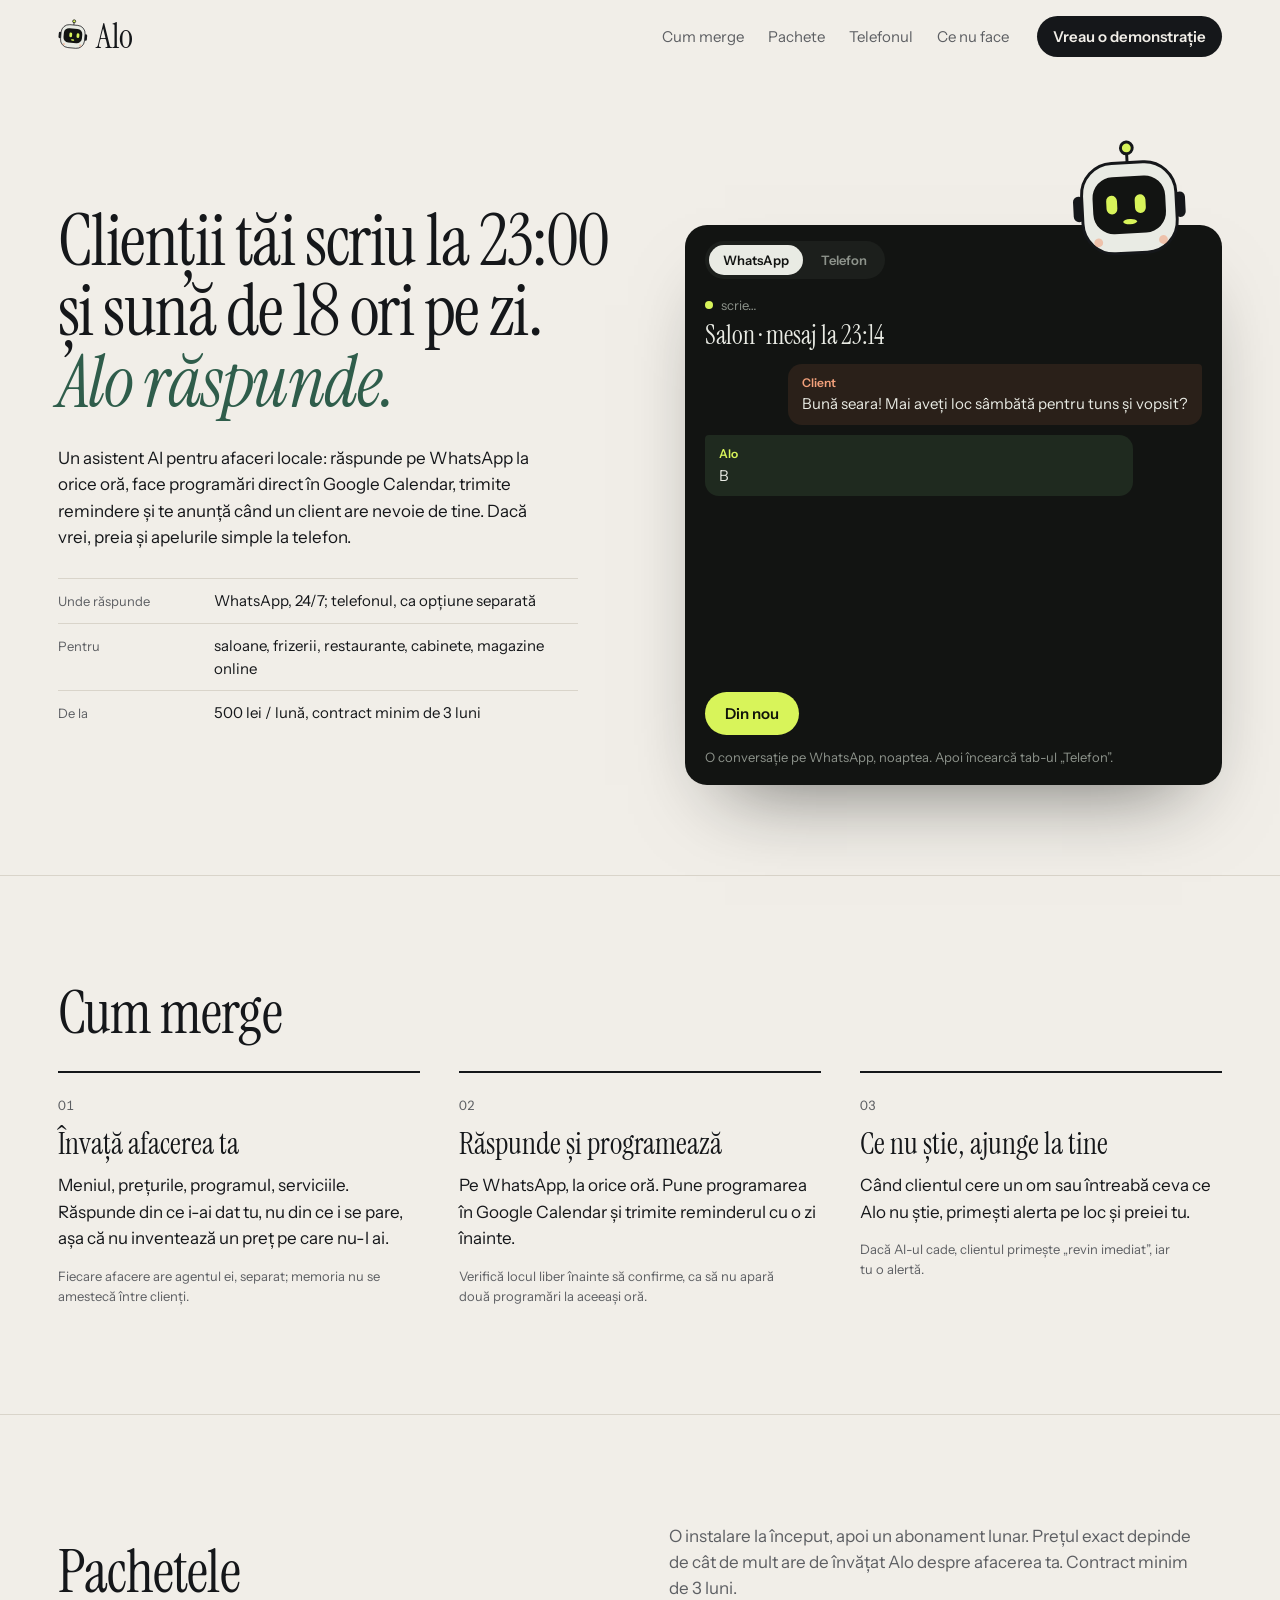
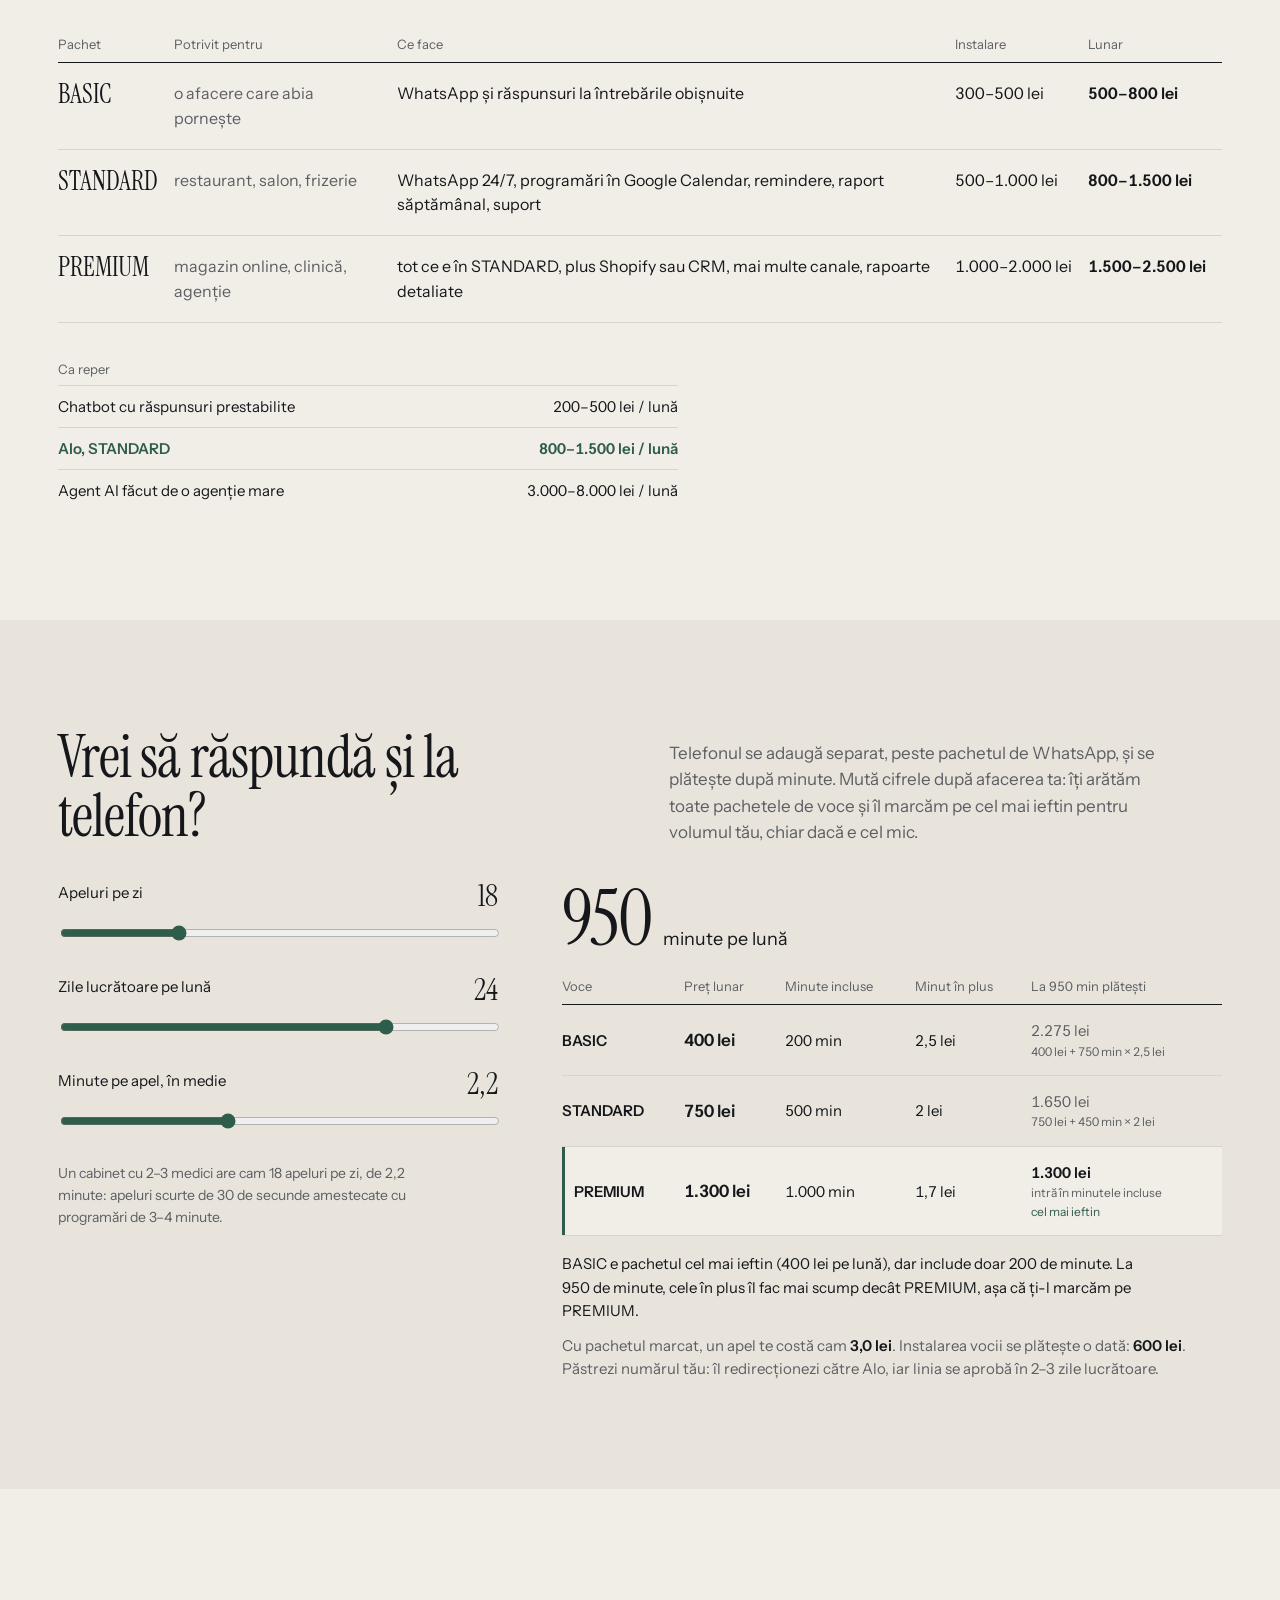
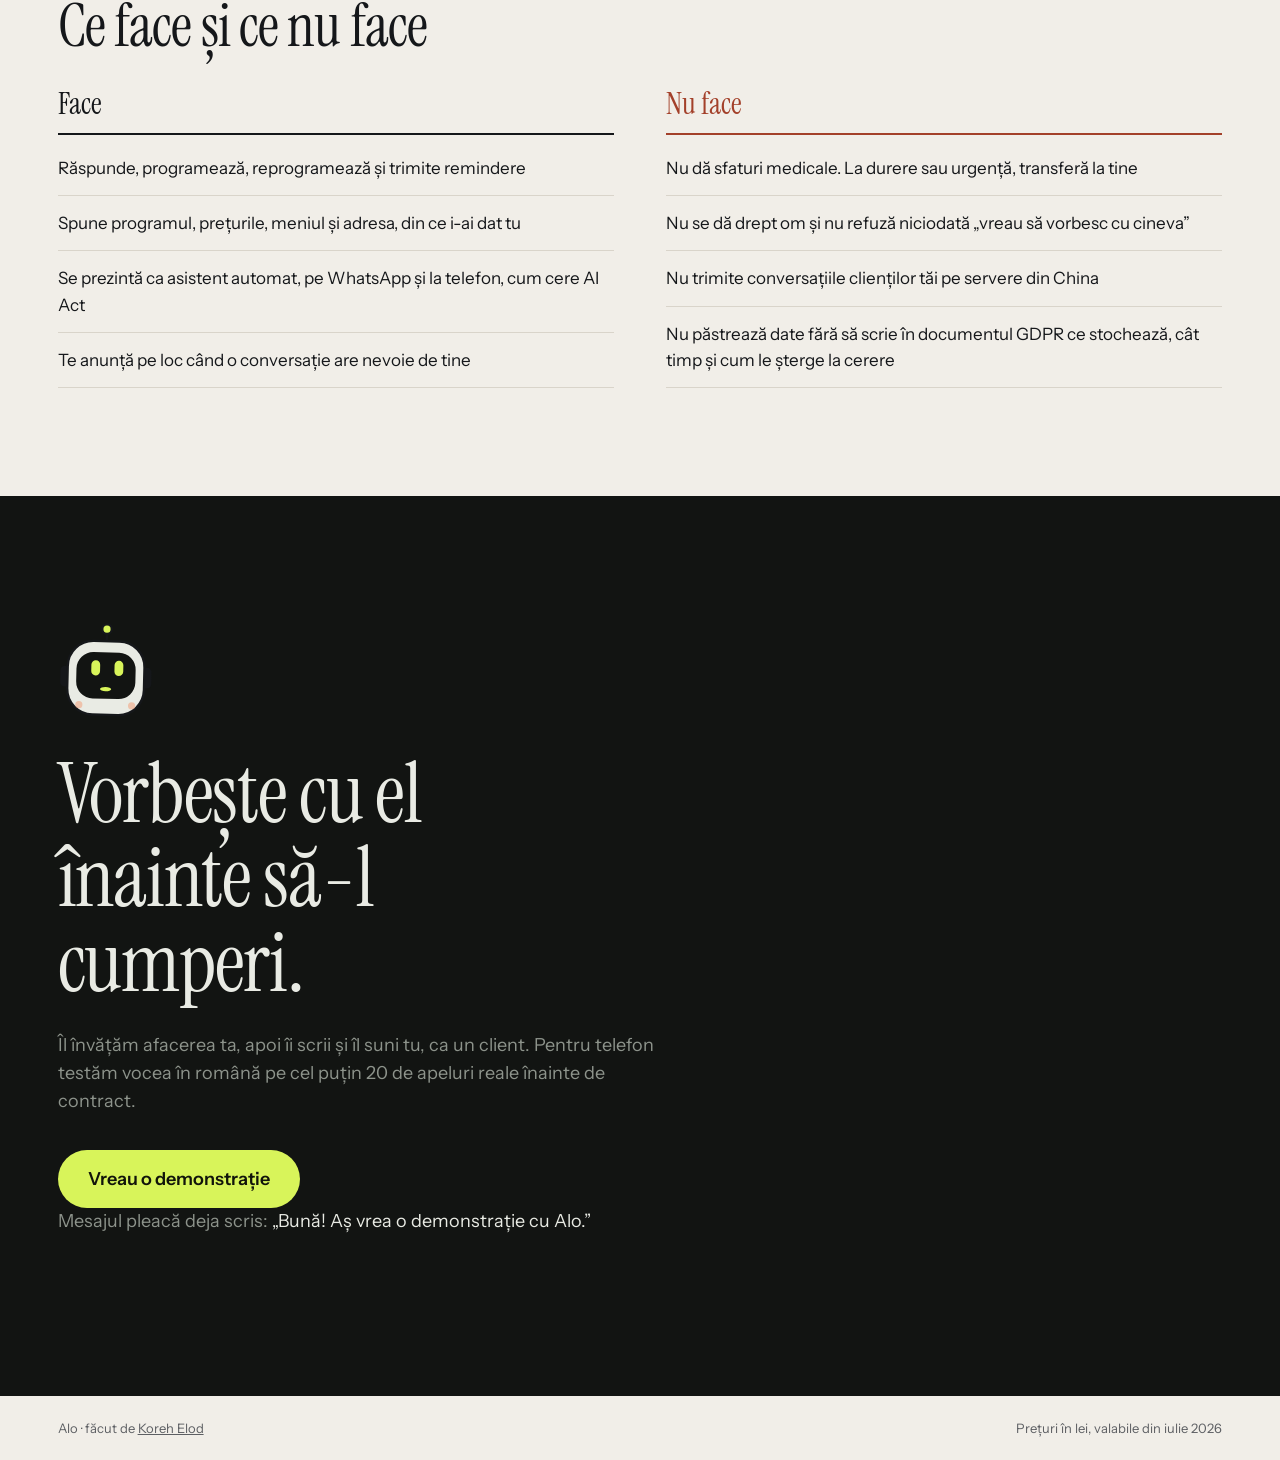
==== commit 8af9a916: "Alo: prețul lunar pe primul loc în tabelul de voce, totalul explicat Coloana „Pentru tine” părea să " ====
--- a/alo/index.html
+++ b/alo/index.html
@@ -13,7 +13,7 @@
 <meta name="theme-color" content="#f1eee8">
 <link rel="icon" href="favicon.svg" type="image/svg+xml">
 <link rel="stylesheet" href="fonts.css?v=1">
-<link rel="stylesheet" href="style.css?v=2">
+<link rel="stylesheet" href="style.css?v=3">
 </head>
 <body>
 
@@ -130,9 +130,10 @@
       <div class="calc__out">
         <p class="calc__min"><b id="mins">950</b> minute pe lună</p>
         <table class="price">
-          <thead><tr><th>Voce</th><th>Incluse</th><th>Lunar</th><th>Minut în plus</th><th>Pentru tine</th></tr></thead>
+          <thead><tr><th>Voce</th><th>Preț lunar</th><th>Minute incluse</th><th>Minut în plus</th><th id="totHead">La 950 min plătești</th></tr></thead>
           <tbody id="plans"></tbody>
         </table>
+        <p class="calc__why" id="why"></p>
         <p class="calc__per">Cu pachetul marcat, un apel te costă cam <b id="perCall">3,0 lei</b>. Instalarea vocii se plătește o dată: <b id="setup">600 lei</b>. Păstrezi numărul tău: îl redirecționezi către Alo, iar linia se aprobă în 2–3 zile lucrătoare.</p>
       </div>
     </div>
@@ -178,6 +179,6 @@
   <span>Prețuri în lei, valabile din iulie 2026</span>
 </footer>
 
-<script src="app.js?v=2" defer></script>
+<script src="app.js?v=3" defer></script>
 </body>
 </html>
--- a/alo/style.css
+++ b/alo/style.css
@@ -159,13 +159,16 @@
 .price th{text-align:left;font-weight:400;font-size:13px;color:var(--soft);padding:0 10px 8px 0;border-bottom:1px solid var(--ink)}
 .price td{padding:14px 10px 14px 0;border-bottom:1px solid var(--line)}
 .price td:first-child{font-weight:600}
-.price td:last-child{font-weight:600}
+.price td:nth-child(2){font-weight:600;font-size:17px}
+.price td:last-child{color:var(--soft)}
+.price tr.best td:last-child{color:var(--ink);font-weight:600}
 .price td small{display:block;font-weight:400;color:var(--soft);font-size:12px}
 .price tr{transition:background-color .3s}
 .price tr.best{background:var(--bg)}
 .price tr.best td:first-child{box-shadow:inset 3px 0 0 var(--acc);padding-left:12px}
 .price tr.best td:last-child::after{content:'cel mai ieftin';display:block;font-size:12px;font-weight:400;color:var(--acc)}
-.calc__per{margin:18px 0 0;font-size:15px;color:var(--soft)}
+.calc__why{margin:16px 0 0;font-size:15px;max-width:60ch}
+.calc__per{margin:12px 0 0;font-size:15px;color:var(--soft)}
 .calc__per b{color:var(--ink);font-weight:600}
 
 /* ——— limitele ——— */
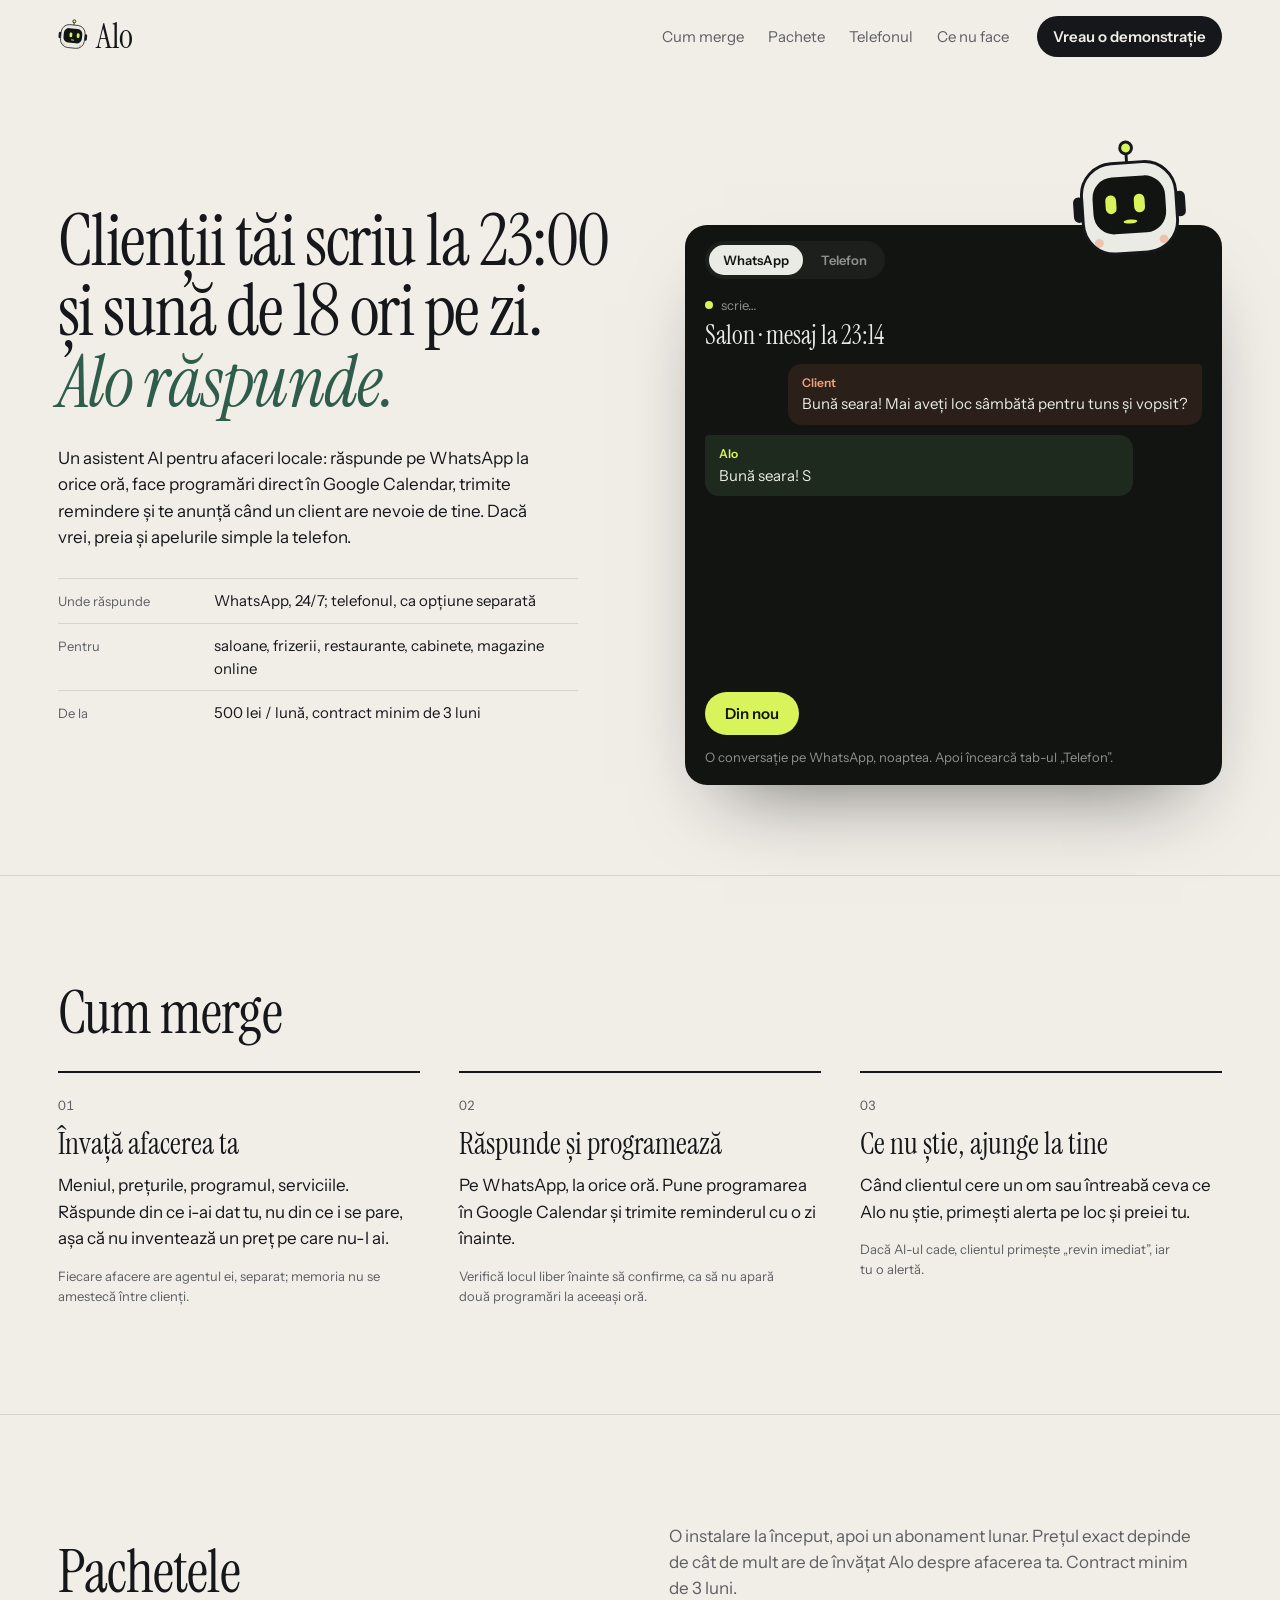
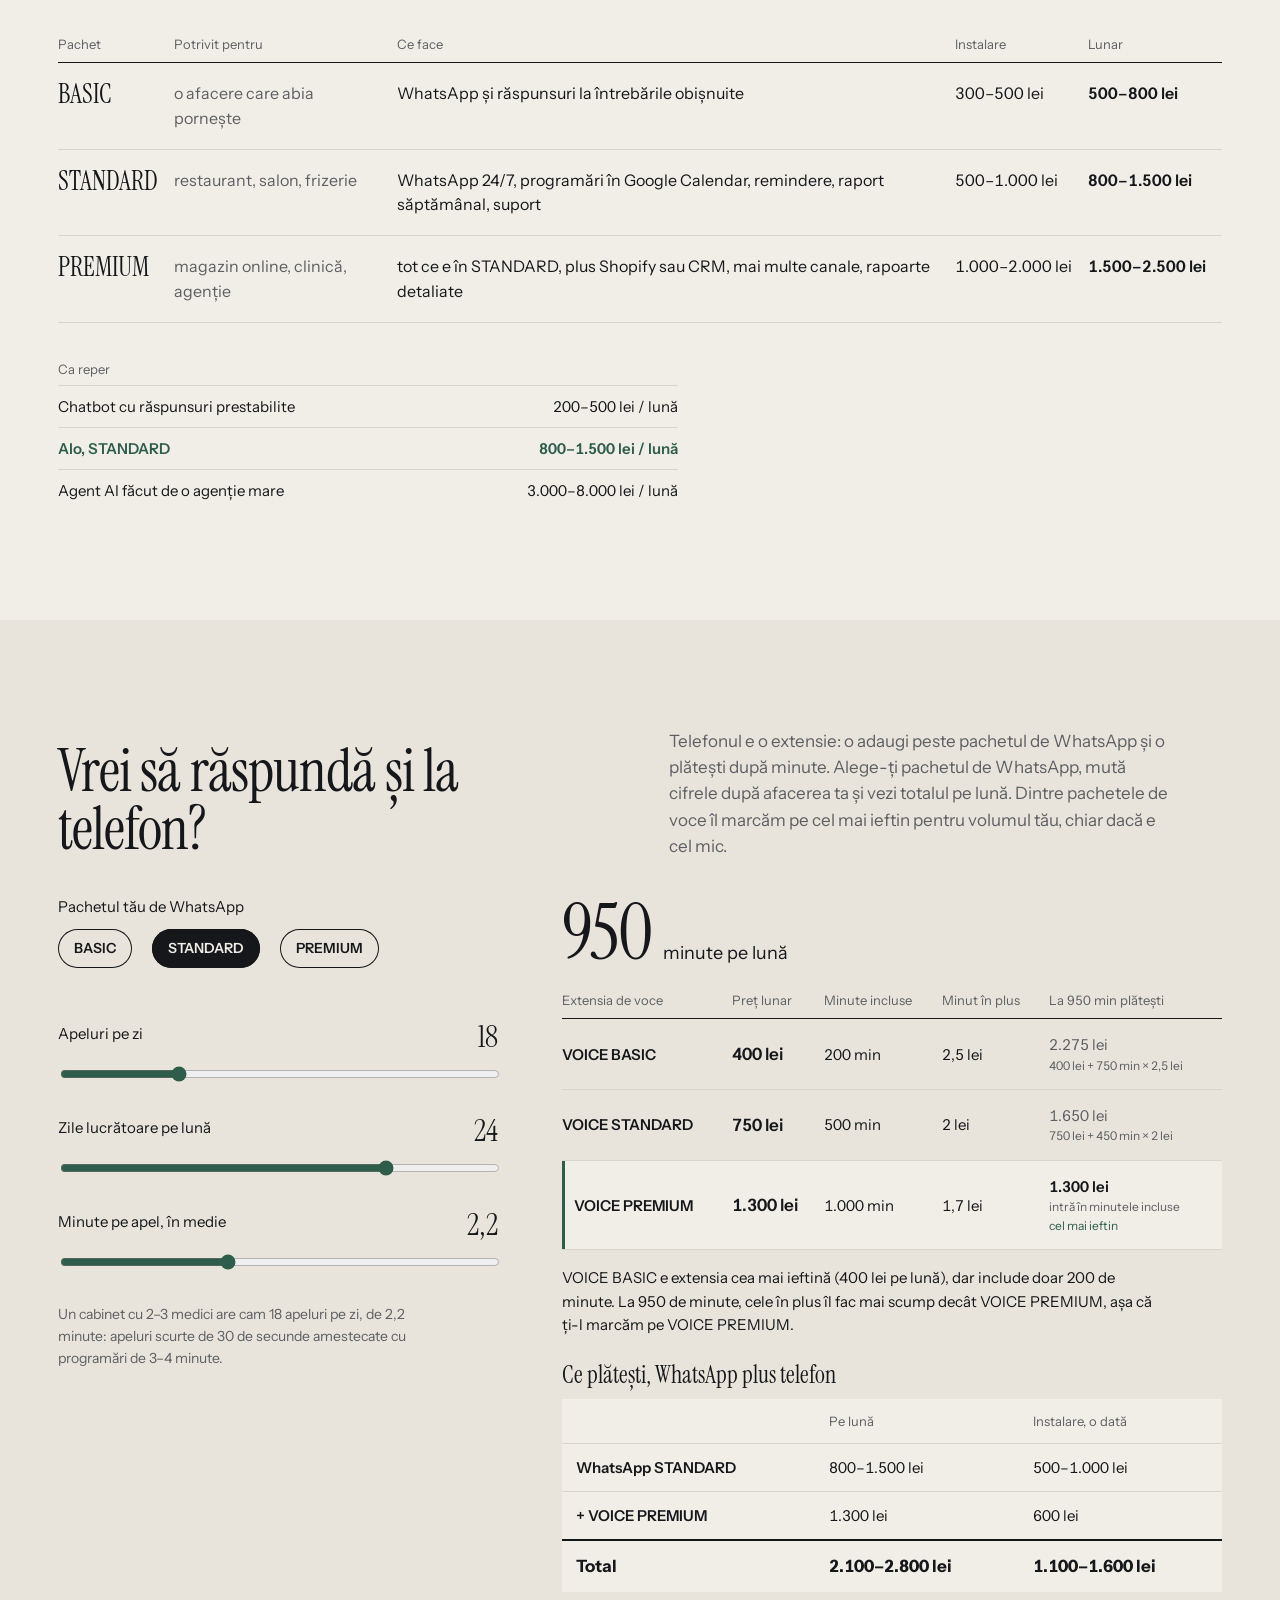
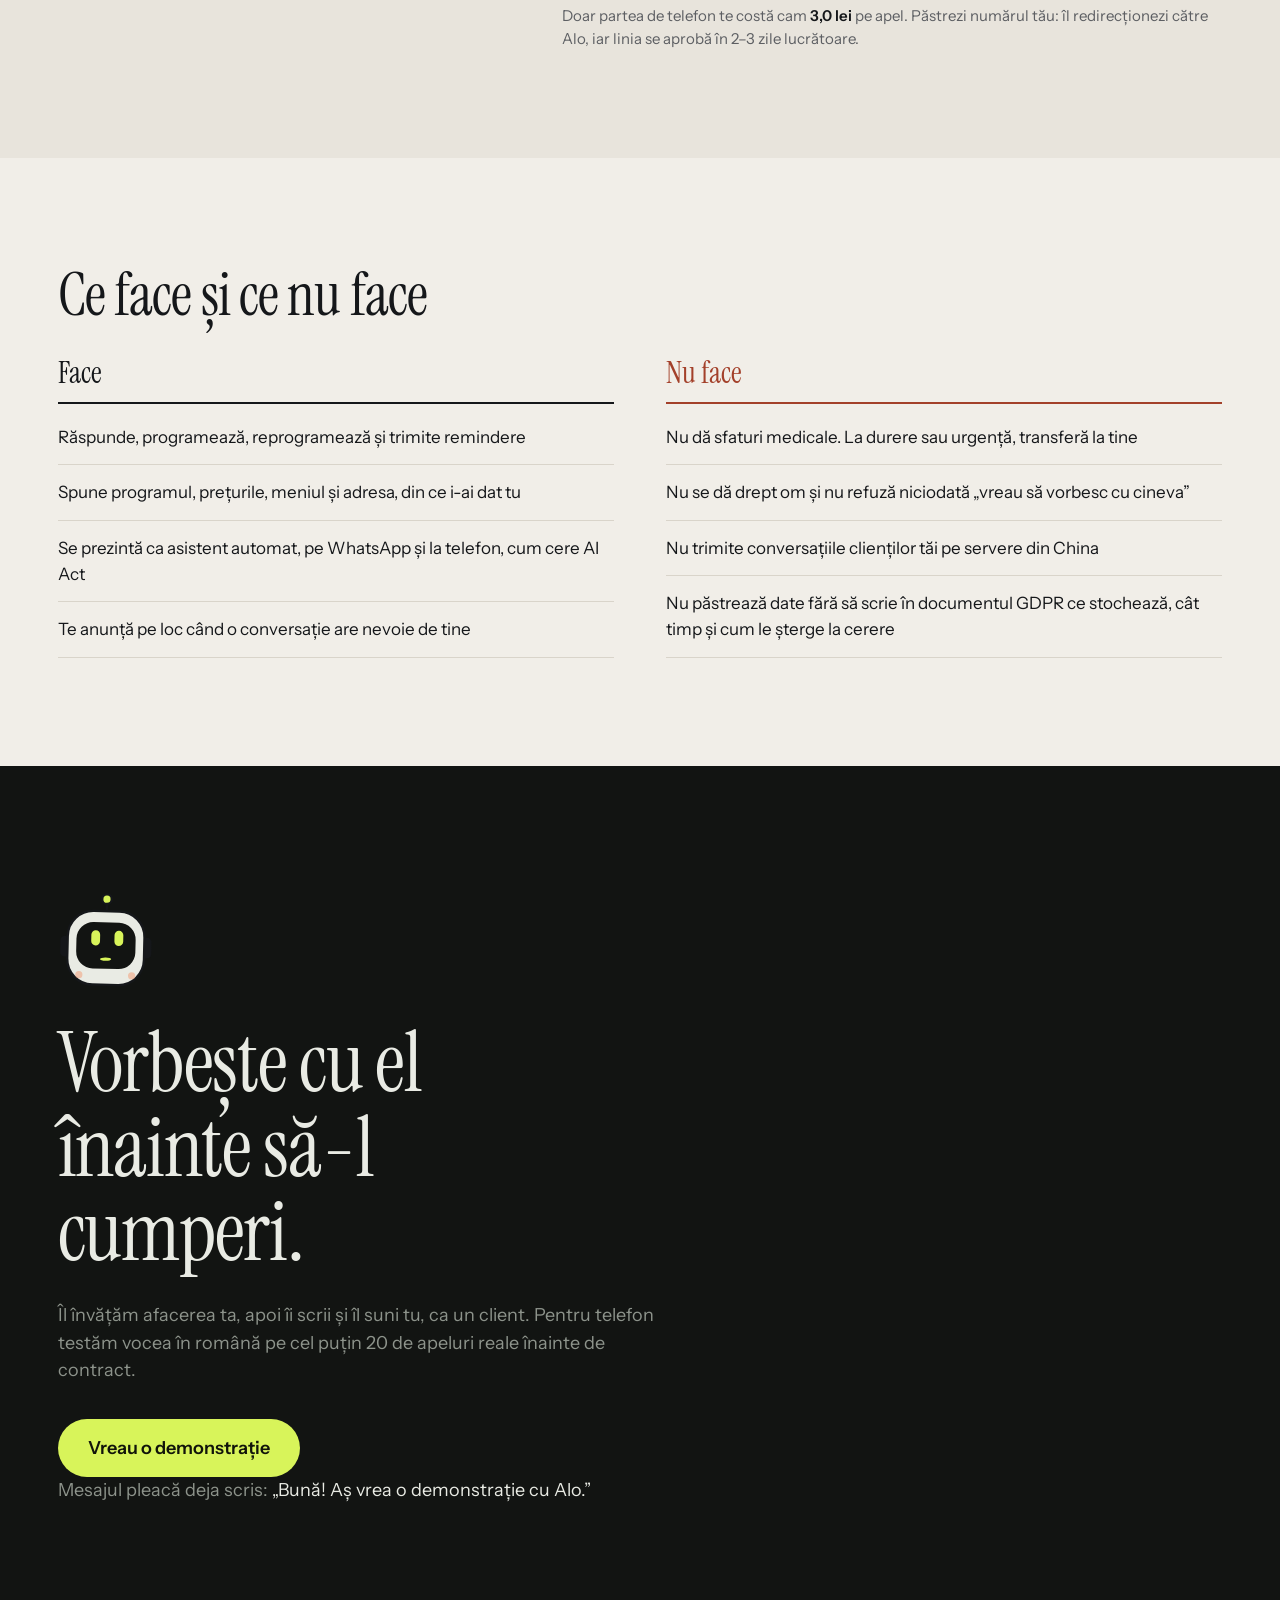
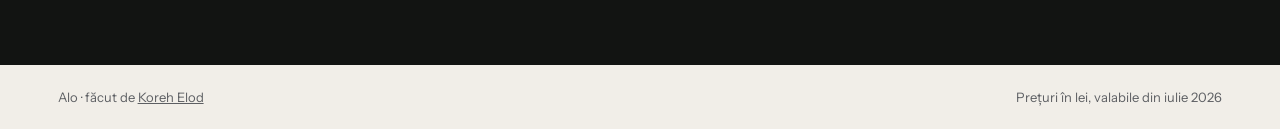
==== commit bbe64f60: "Alo: telefonul ca extensie peste pachetul de WhatsApp, cu totalul pe lună Calculatorul de voce are a" ====
--- a/alo/index.html
+++ b/alo/index.html
@@ -13,7 +13,7 @@
 <meta name="theme-color" content="#f1eee8">
 <link rel="icon" href="favicon.svg" type="image/svg+xml">
 <link rel="stylesheet" href="fonts.css?v=1">
-<link rel="stylesheet" href="style.css?v=3">
+<link rel="stylesheet" href="style.css?v=4">
 </head>
 <body>
 
@@ -115,10 +115,16 @@
   <section class="calc" id="telefon">
     <div class="calc__head">
       <h2>Vrei să răspundă și la telefon?</h2>
-      <p>Telefonul se adaugă separat, peste pachetul de WhatsApp, și se plătește după minute. Mută cifrele după afacerea ta: îți arătăm toate pachetele de voce și îl marcăm pe cel mai ieftin pentru volumul tău, chiar dacă e cel mic.</p>
+      <p>Telefonul e o extensie: o adaugi peste pachetul de WhatsApp și o plătești după minute. Alege-ți pachetul de WhatsApp, mută cifrele după afacerea ta și vezi totalul pe lună. Dintre pachetele de voce îl marcăm pe cel mai ieftin pentru volumul tău, chiar dacă e cel mic.</p>
     </div>
     <div class="calc__body">
       <div class="calc__in">
+        <fieldset class="wa-pick">
+          <legend>Pachetul tău de WhatsApp</legend>
+          <label><input type="radio" name="wa" value="0"><span>BASIC</span></label>
+          <label><input type="radio" name="wa" value="1" checked><span>STANDARD</span></label>
+          <label><input type="radio" name="wa" value="2"><span>PREMIUM</span></label>
+        </fieldset>
         <label><span>Apeluri pe zi</span><output id="oCalls">18</output>
           <input type="range" id="calls" min="3" max="60" step="1" value="18"></label>
         <label><span>Zile lucrătoare pe lună</span><output id="oDays">24</output>
@@ -130,11 +136,20 @@
       <div class="calc__out">
         <p class="calc__min"><b id="mins">950</b> minute pe lună</p>
         <table class="price">
-          <thead><tr><th>Voce</th><th>Preț lunar</th><th>Minute incluse</th><th>Minut în plus</th><th id="totHead">La 950 min plătești</th></tr></thead>
+          <thead><tr><th>Extensia de voce</th><th>Preț lunar</th><th>Minute incluse</th><th>Minut în plus</th><th id="totHead">La 950 min plătești</th></tr></thead>
           <tbody id="plans"></tbody>
         </table>
         <p class="calc__why" id="why"></p>
-        <p class="calc__per">Cu pachetul marcat, un apel te costă cam <b id="perCall">3,0 lei</b>. Instalarea vocii se plătește o dată: <b id="setup">600 lei</b>. Păstrezi numărul tău: îl redirecționezi către Alo, iar linia se aprobă în 2–3 zile lucrătoare.</p>
+        <table class="sum" aria-live="polite">
+          <caption>Ce plătești, WhatsApp plus telefon</caption>
+          <thead><tr><th></th><th>Pe lună</th><th>Instalare, o dată</th></tr></thead>
+          <tbody>
+            <tr><th id="sWaName">WhatsApp STANDARD</th><td id="sWaM">800–1.500 lei</td><td id="sWaS">500–1.000 lei</td></tr>
+            <tr><th id="sVoName">+ VOICE PREMIUM</th><td id="sVoM">1.300 lei</td><td id="sVoS">600 lei</td></tr>
+            <tr class="tot"><th>Total</th><td id="sTotM">2.100–2.800 lei</td><td id="sTotS">1.100–1.600 lei</td></tr>
+          </tbody>
+        </table>
+        <p class="calc__per">Doar partea de telefon te costă cam <b id="perCall">3,0 lei</b> pe apel. Păstrezi numărul tău: îl redirecționezi către Alo, iar linia se aprobă în 2–3 zile lucrătoare.</p>
       </div>
     </div>
   </section>
@@ -179,6 +194,6 @@
   <span>Prețuri în lei, valabile din iulie 2026</span>
 </footer>
 
-<script src="app.js?v=3" defer></script>
+<script src="app.js?v=4" defer></script>
 </body>
 </html>
--- a/alo/style.css
+++ b/alo/style.css
@@ -167,6 +167,19 @@
 .price tr.best{background:var(--bg)}
 .price tr.best td:first-child{box-shadow:inset 3px 0 0 var(--acc);padding-left:12px}
 .price tr.best td:last-child::after{content:'cel mai ieftin';display:block;font-size:12px;font-weight:400;color:var(--acc)}
+.wa-pick{border:0;margin:0 0 28px;padding:0;display:flex;flex-wrap:wrap;gap:8px}
+.wa-pick legend{font-size:15px;margin-bottom:10px;padding:0}
+.wa-pick label{cursor:pointer}
+.wa-pick input{position:absolute;opacity:0;pointer-events:none}
+.wa-pick span{display:inline-block;padding:9px 16px;border-radius:999px;font-size:14px;font-weight:600;box-shadow:inset 0 0 0 1px var(--ink);transition:background-color .2s, color .2s}
+.wa-pick input:checked + span{background:var(--ink);color:var(--bg)}
+.wa-pick input:focus-visible + span{outline:2px solid var(--acc);outline-offset:3px}
+.sum{width:100%;border-collapse:collapse;margin-top:26px;font-size:15px;font-variant-numeric:tabular-nums;background:var(--bg)}
+.sum caption{text-align:left;font:400 24px/1.1 var(--serif);padding:0 0 10px}
+.sum th,.sum td{text-align:left;padding:12px 14px;border-bottom:1px solid var(--line)}
+.sum thead th{font-weight:400;font-size:13px;color:var(--soft);padding-top:12px}
+.sum tbody th{font-weight:600}
+.sum .tot th,.sum .tot td{border-bottom:0;border-top:2px solid var(--ink);font-weight:700;font-size:17px}
 .calc__why{margin:16px 0 0;font-size:15px;max-width:60ch}
 .calc__per{margin:12px 0 0;font-size:15px;color:var(--soft)}
 .calc__per b{color:var(--ink);font-weight:600}
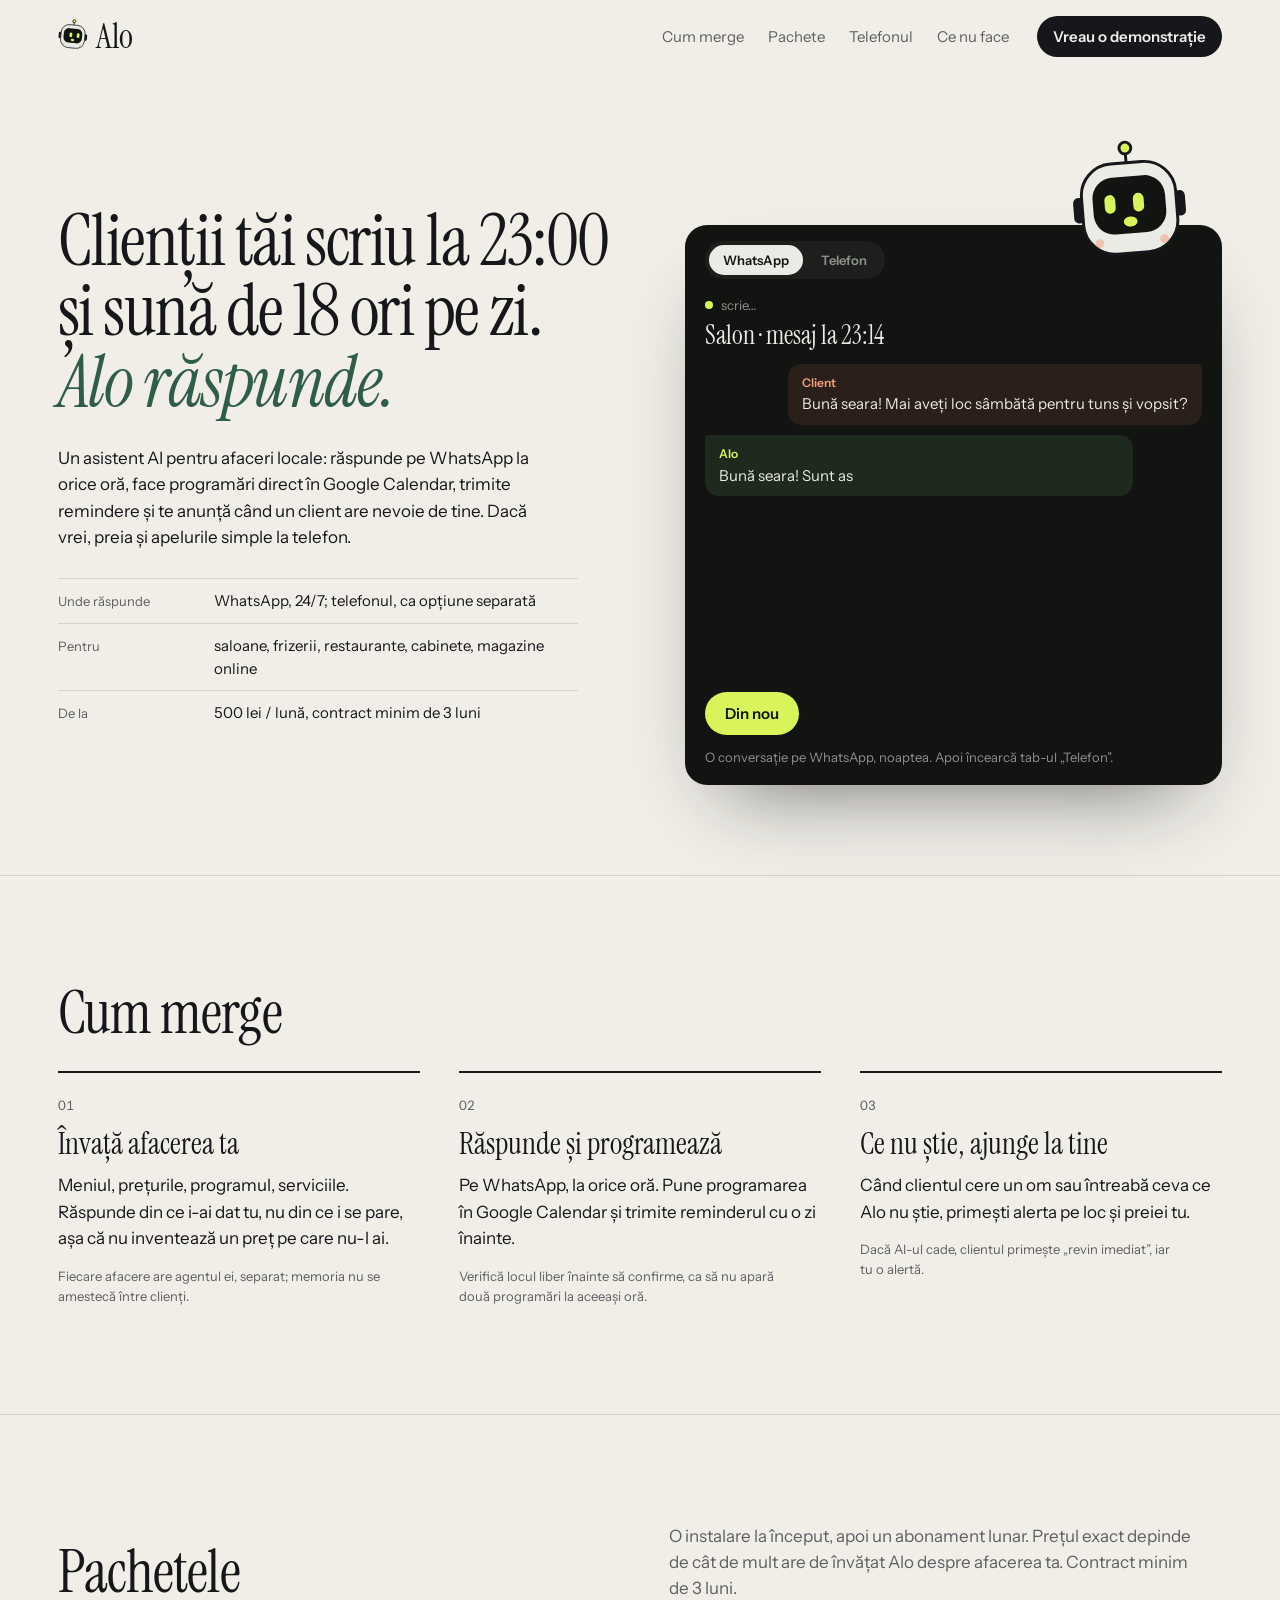
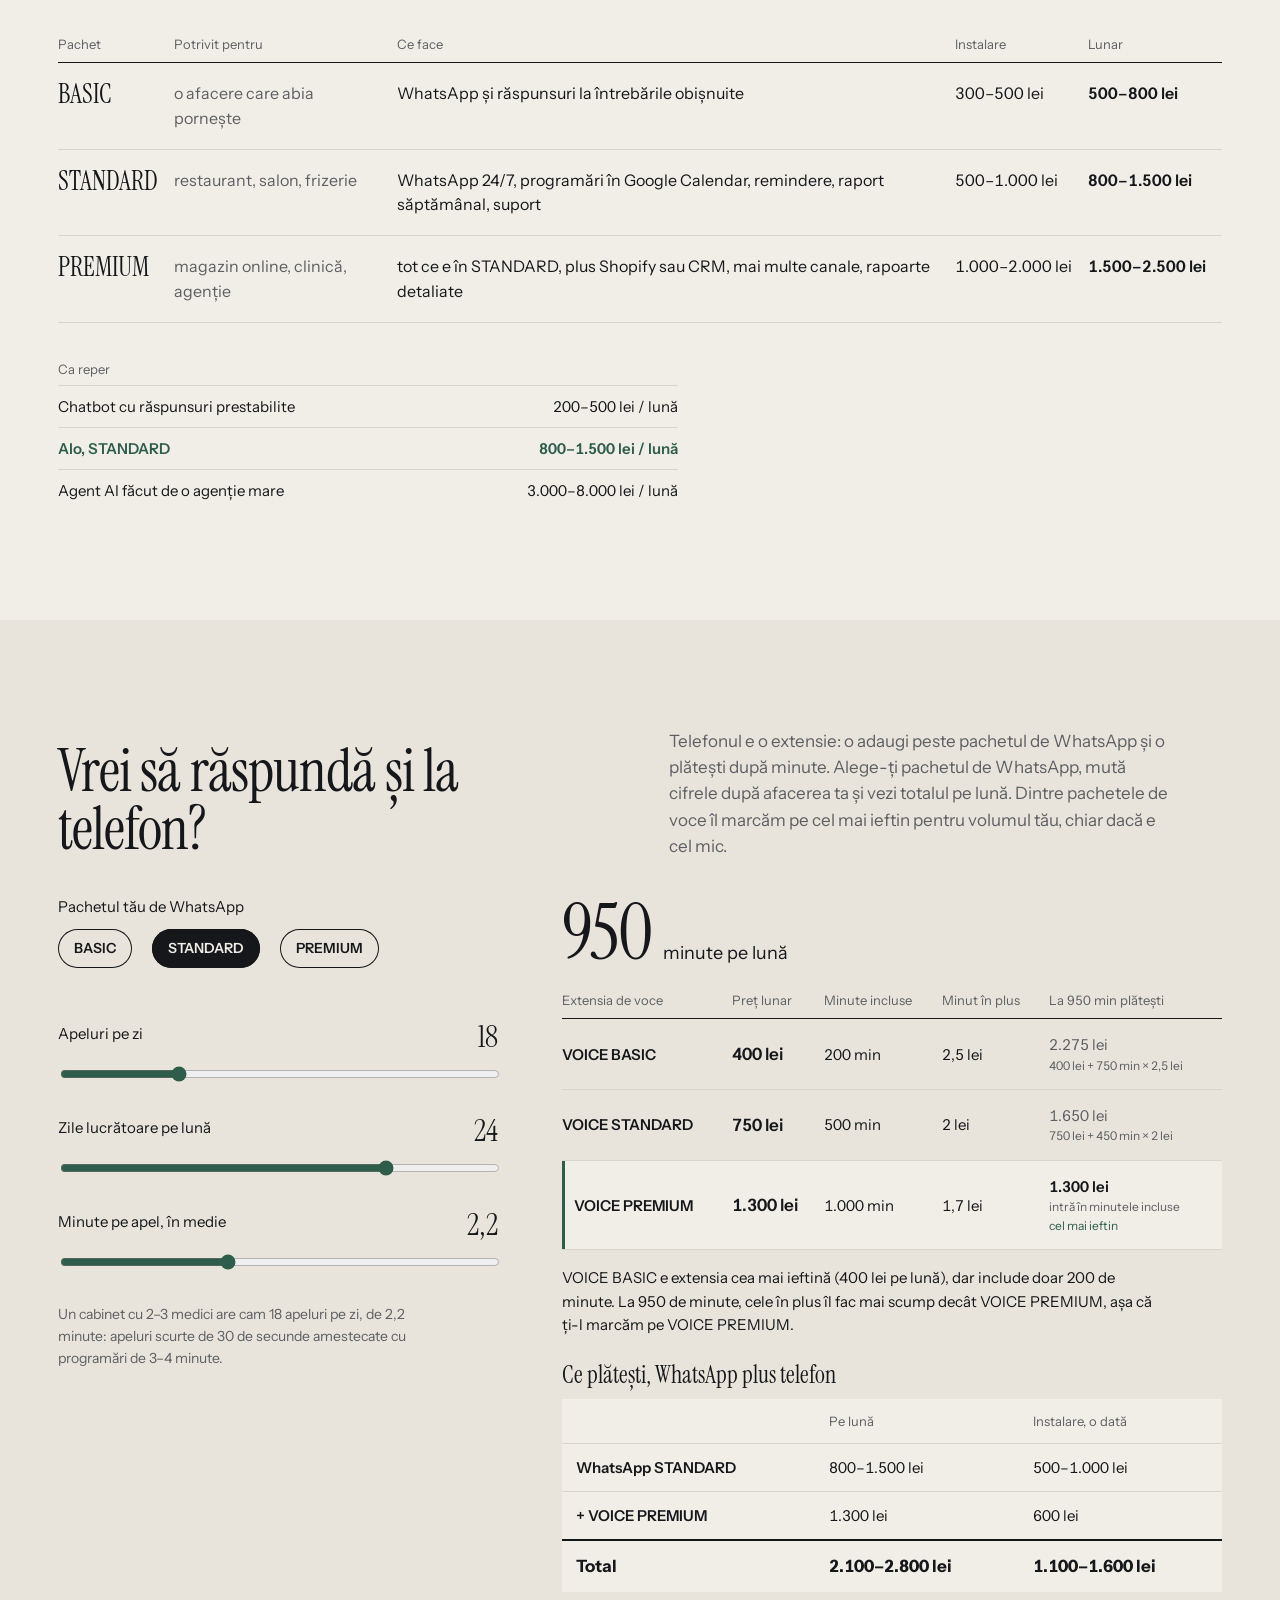
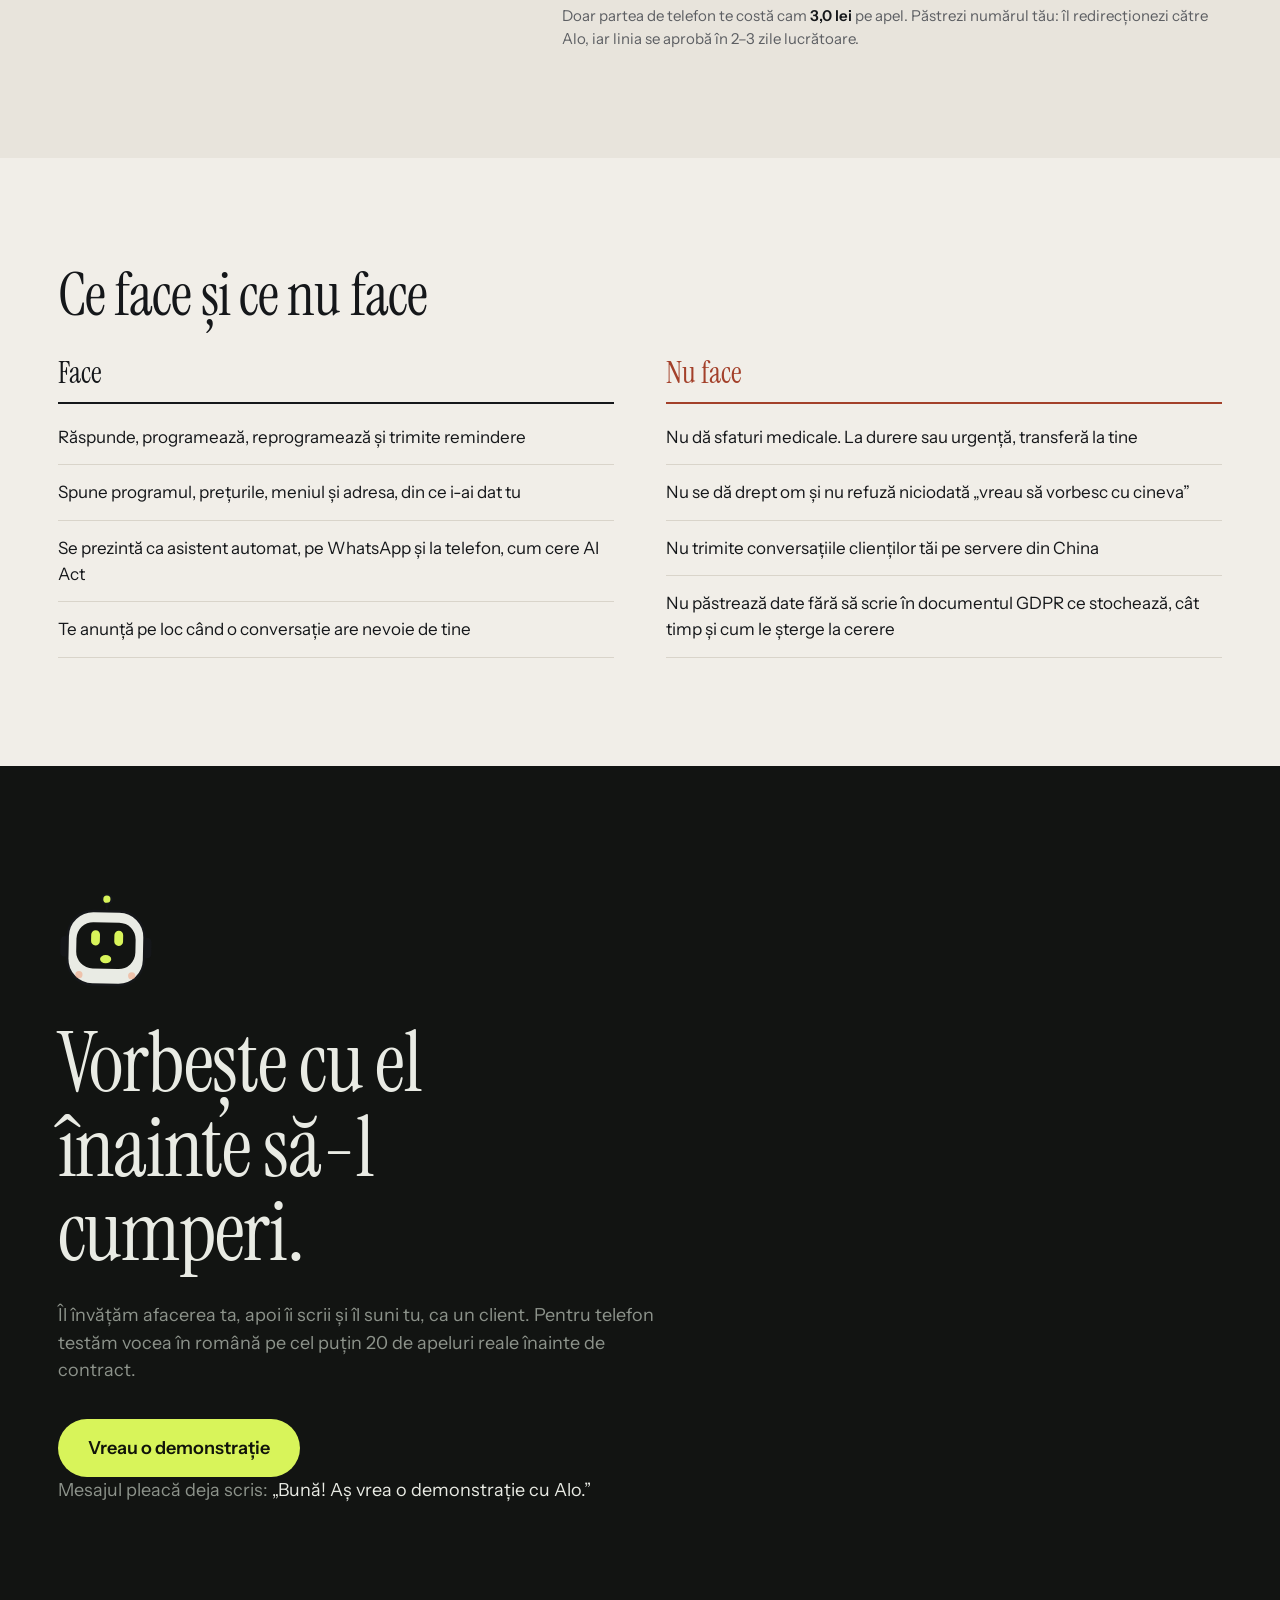
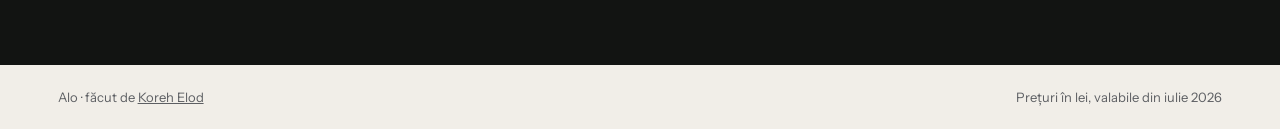
==== commit eeb73ebe: "Alo: tabelul de voce pe telefon ca blocuri, antet opac, fără scroll lateral - pe ecran îngust, fieca" ====
--- a/alo/index.html
+++ b/alo/index.html
@@ -13,7 +13,7 @@
 <meta name="theme-color" content="#f1eee8">
 <link rel="icon" href="favicon.svg" type="image/svg+xml">
 <link rel="stylesheet" href="fonts.css?v=1">
-<link rel="stylesheet" href="style.css?v=4">
+<link rel="stylesheet" href="style.css?v=5">
 </head>
 <body>
 
--- a/alo/style.css
+++ b/alo/style.css
@@ -19,7 +19,7 @@
 
 /* ——— antet ——— */
 .top{position:sticky;top:0;z-index:5;display:flex;align-items:center;gap:28px;padding:16px var(--pad);
-  background:color-mix(in srgb, var(--bg) 92%, transparent);border-bottom:1px solid transparent;transition:border-color .3s}
+  background:var(--bg);border-bottom:1px solid transparent;transition:border-color .3s}
 .top.scrolled{border-bottom-color:var(--line)}
 .logo{font:400 34px/1 var(--serif);text-decoration:none;display:flex;align-items:center;gap:8px}
 .top__nav{display:flex;gap:24px;margin-left:auto;font-size:15px}
@@ -169,14 +169,15 @@
 .price tr.best td:last-child::after{content:'cel mai ieftin';display:block;font-size:12px;font-weight:400;color:var(--acc)}
 .wa-pick{border:0;margin:0 0 28px;padding:0;display:flex;flex-wrap:wrap;gap:8px}
 .wa-pick legend{font-size:15px;margin-bottom:10px;padding:0}
-.wa-pick label{cursor:pointer}
-.wa-pick input{position:absolute;opacity:0;pointer-events:none}
+.wa-pick label{cursor:pointer;position:relative}
+.wa-pick input{position:absolute;left:0;top:0;width:1px;height:1px;margin:0;opacity:0;pointer-events:none}
 .wa-pick span{display:inline-block;padding:9px 16px;border-radius:999px;font-size:14px;font-weight:600;box-shadow:inset 0 0 0 1px var(--ink);transition:background-color .2s, color .2s}
 .wa-pick input:checked + span{background:var(--ink);color:var(--bg)}
 .wa-pick input:focus-visible + span{outline:2px solid var(--acc);outline-offset:3px}
 .sum{width:100%;border-collapse:collapse;margin-top:26px;font-size:15px;font-variant-numeric:tabular-nums;background:var(--bg)}
 .sum caption{text-align:left;font:400 24px/1.1 var(--serif);padding:0 0 10px}
 .sum th,.sum td{text-align:left;padding:12px 14px;border-bottom:1px solid var(--line)}
+.sum td{white-space:nowrap}
 .sum thead th{font-weight:400;font-size:13px;color:var(--soft);padding-top:12px}
 .sum tbody th{font-weight:600}
 .sum .tot th,.sum .tot td{border-bottom:0;border-top:2px solid var(--ink);font-weight:700;font-size:17px}
@@ -219,7 +220,22 @@
   .limits__cols > div + div{margin-top:40px}
 }
 @media (max-width: 560px){
-  .price th:nth-child(4),.price td:nth-child(4){display:none}
+  /* extensiile de voce: câte un bloc — nume și preț lunar, apoi minutele, apoi totalul */
+  .price thead{display:none}
+  .price tr{display:grid;grid-template-columns:1fr auto;gap:2px 12px;padding:14px 0;border-bottom:1px solid var(--line)}
+  .price td{padding:0;border:0}
+  .price td:nth-child(2){text-align:right}
+  .price td:nth-child(2)::after{content:' / lună';font-weight:400;font-size:13px;color:var(--soft)}
+  .price td:nth-child(3),.price td:nth-child(4){grid-column:1 / -1;font-size:14px;color:var(--soft)}
+  .price td:nth-child(3)::before{content:'Incluse: '}
+  .price td:nth-child(4)::before{content:'Minut în plus: '}
+  .price td:nth-child(5){grid-column:1 / -1;margin-top:6px}
+  .price td:nth-child(5)::before{content:'La volumul tău: ';font-weight:400;color:var(--soft)}
+  .price tr.best{padding-left:12px;padding-right:12px}
+  .price tr.best td:first-child{box-shadow:none;padding-left:0}
+  .price tr.best{box-shadow:inset 3px 0 0 var(--acc)}
+  .sum{font-size:14px}
+  .sum th,.sum td{padding:10px 8px}
   .hero__facts div{grid-template-columns:7em 1fr}
   .call{padding:16px 14px;border-radius:18px}
   .bot--big{width:96px;top:-72px;right:18px}
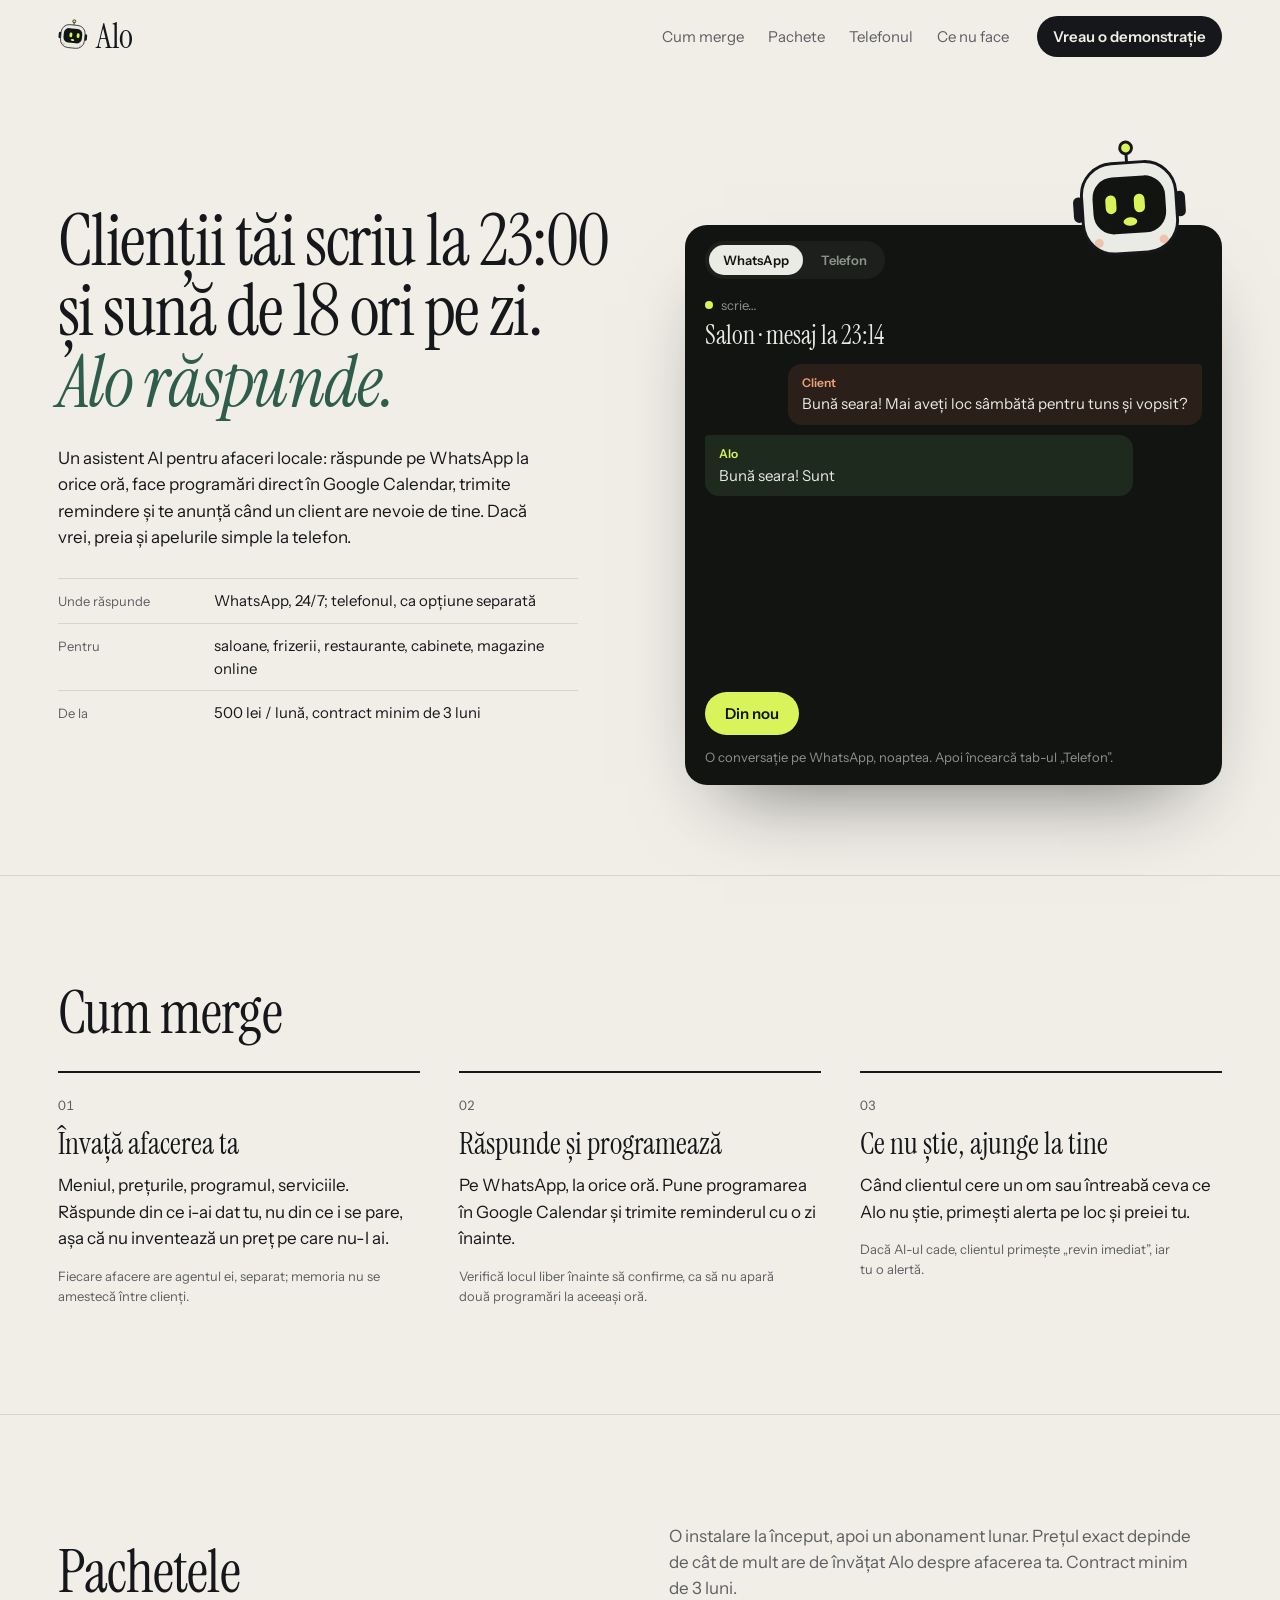
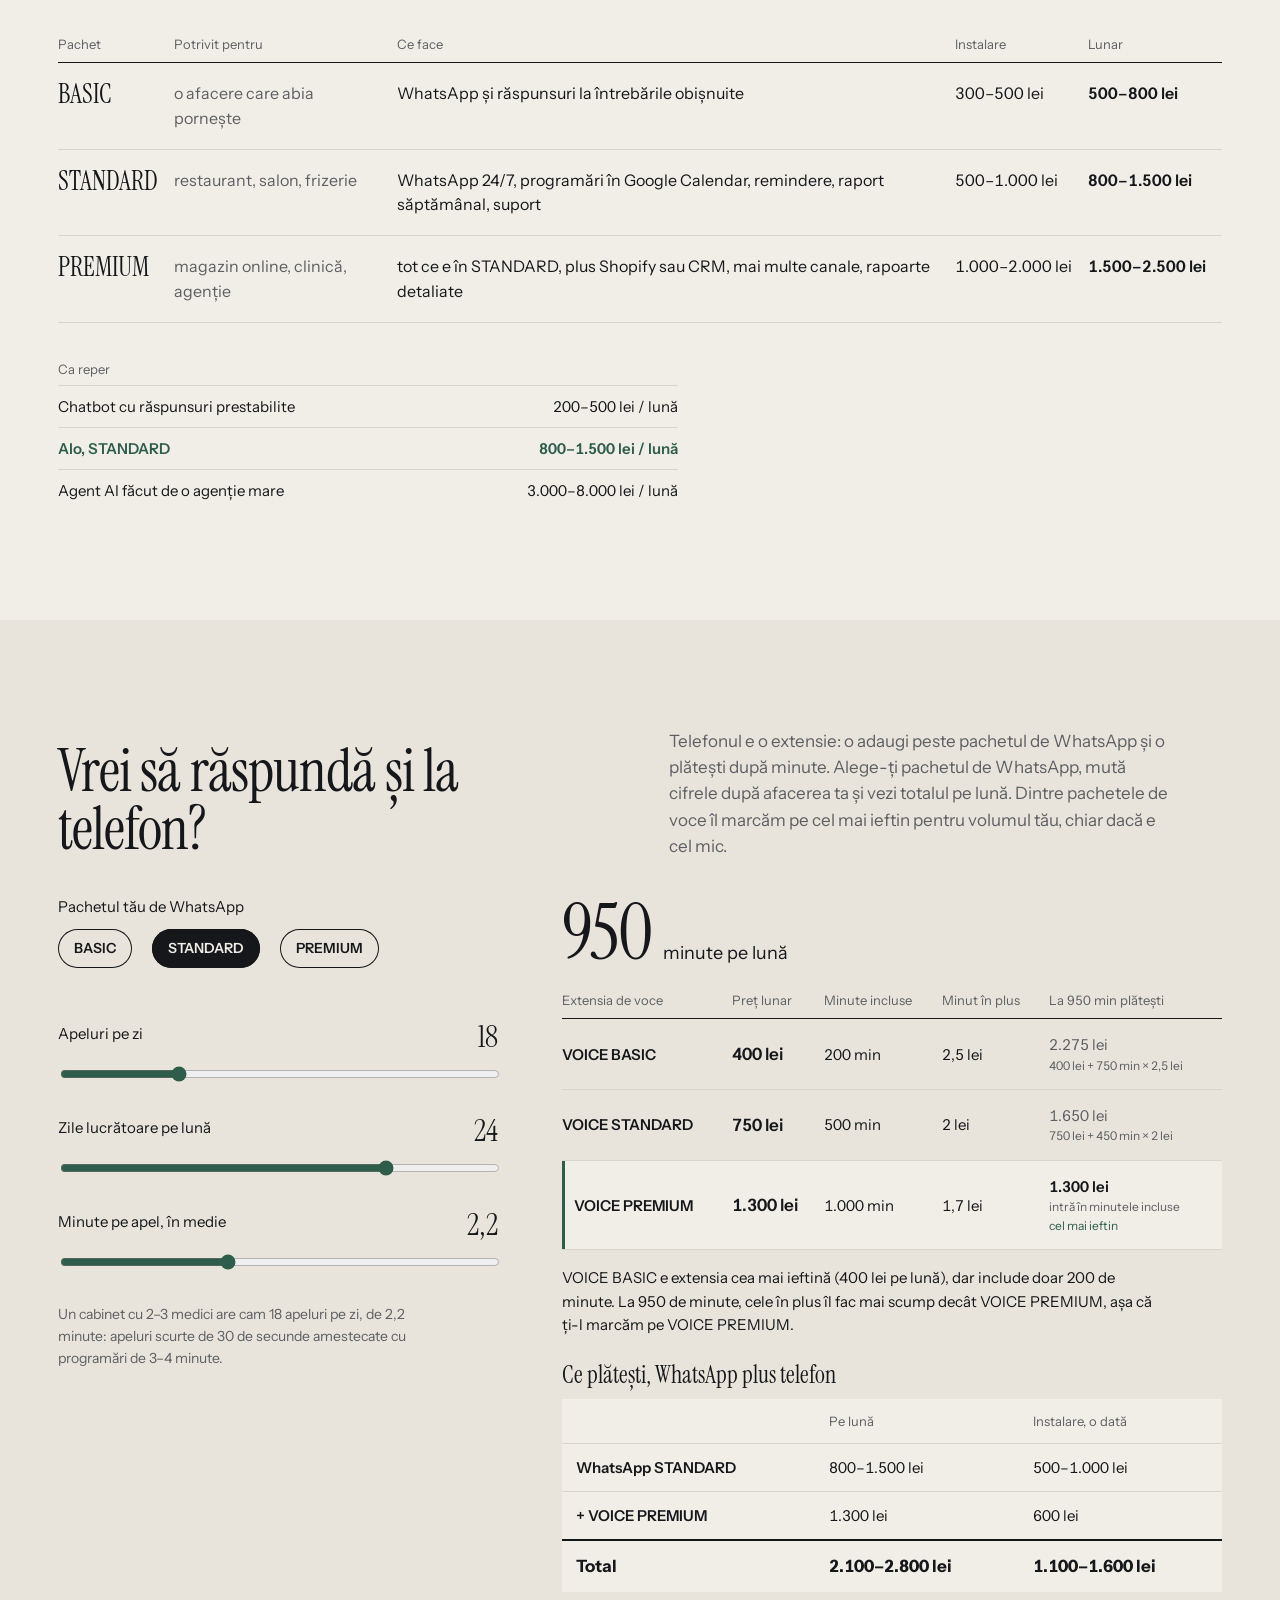
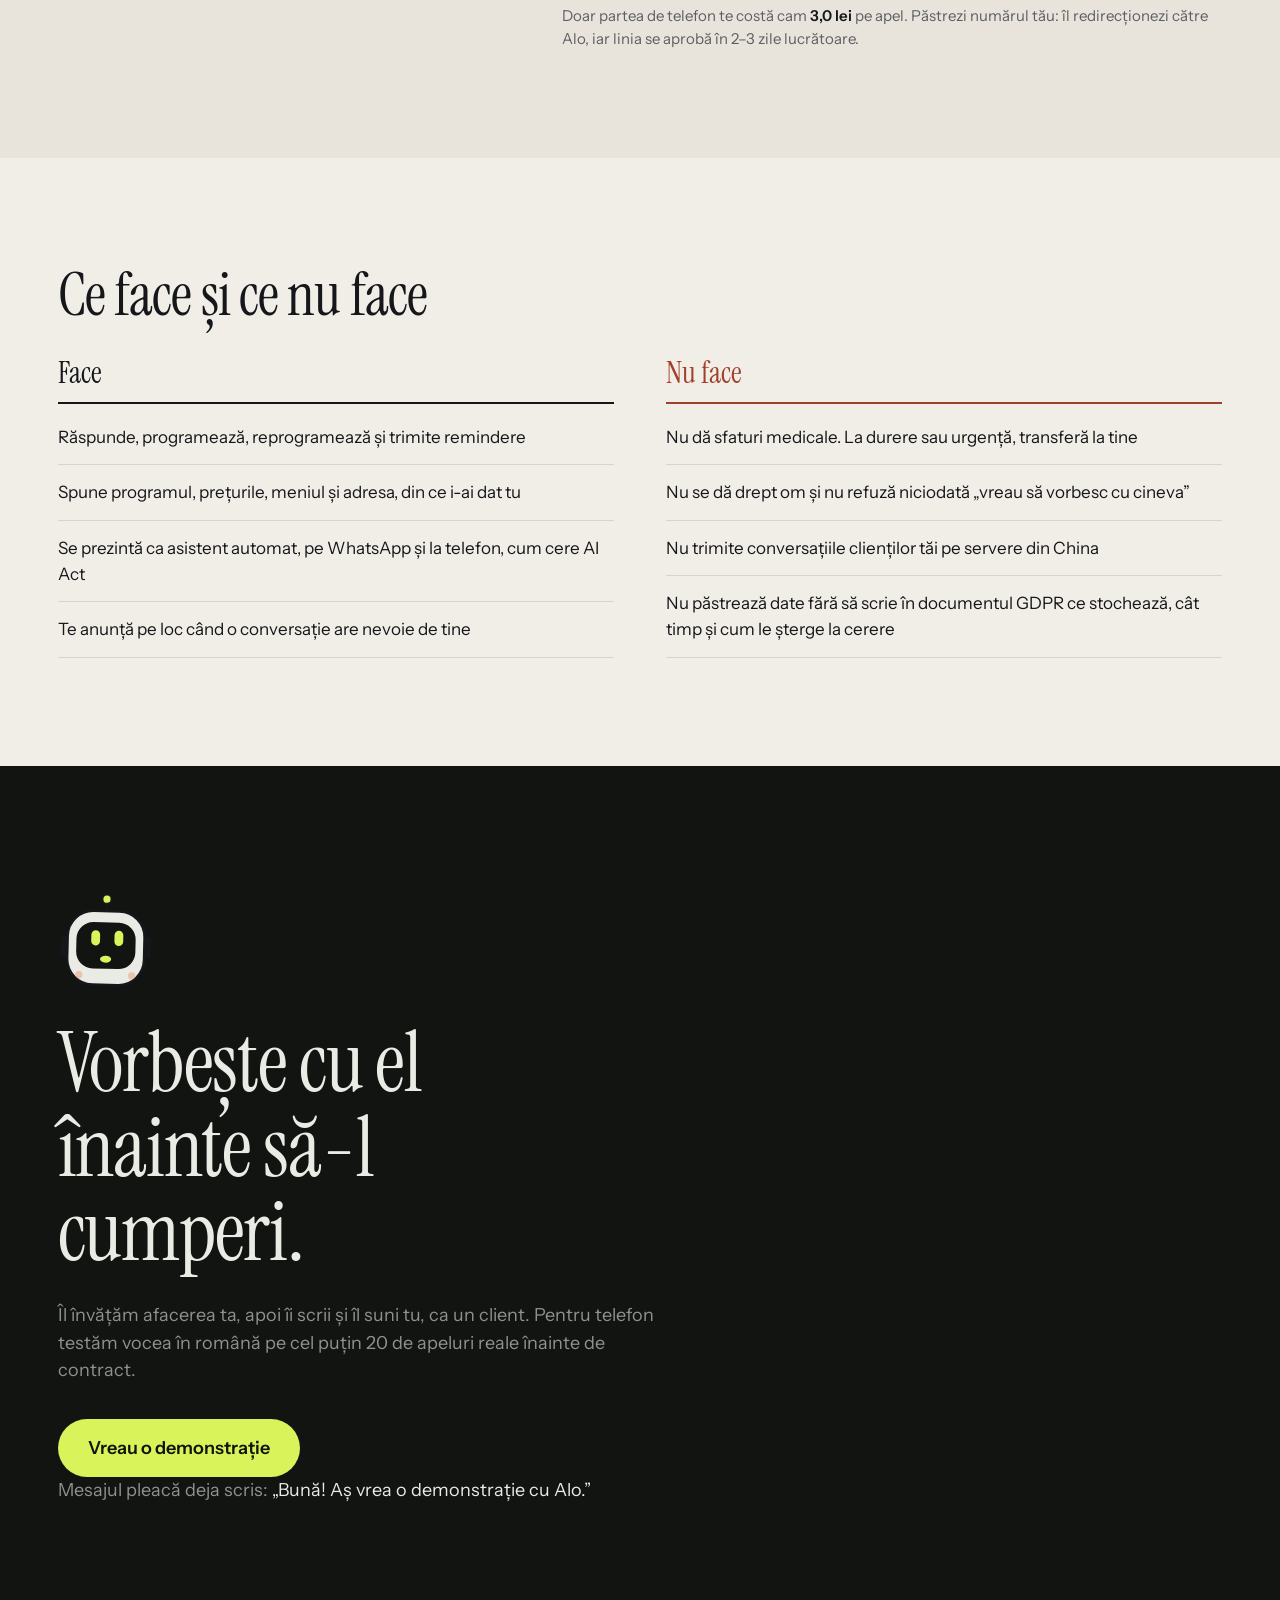
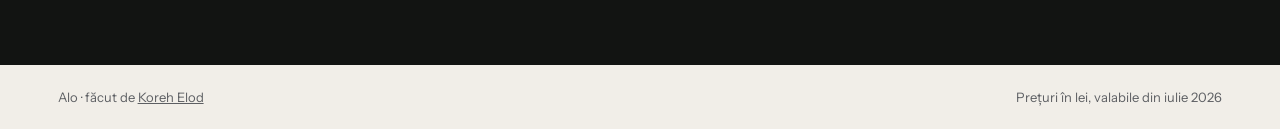
==== commit 34dae178: "Alo: fără scroll lateral pe telefoane înguste sau cu fontul mărit Pe ecrane de ~360 px sau cu fontul" ====
--- a/alo/index.html
+++ b/alo/index.html
@@ -13,7 +13,7 @@
 <meta name="theme-color" content="#f1eee8">
 <link rel="icon" href="favicon.svg" type="image/svg+xml">
 <link rel="stylesheet" href="fonts.css?v=1">
-<link rel="stylesheet" href="style.css?v=5">
+<link rel="stylesheet" href="style.css?v=6">
 </head>
 <body>
 
--- a/alo/style.css
+++ b/alo/style.css
@@ -10,6 +10,7 @@
 }
 *,*::before,*::after{box-sizing:border-box}
 html{scroll-behavior:smooth}
+html,body{overflow-x:clip}
 body{margin:0;background:var(--bg);color:var(--ink);font:400 17px/1.55 var(--sans);-webkit-font-smoothing:antialiased}
 a{color:inherit}
 :focus-visible{outline:2px solid var(--acc);outline-offset:3px}
@@ -206,7 +207,7 @@
 
 /* ——— ecrane înguste ——— */
 @media (max-width: 900px){
-  .hero,.calc__head,.calc__body,.limits__cols,.plans__head{grid-template-columns:1fr}
+  .hero,.calc__head,.calc__body,.limits__cols,.plans__head{grid-template-columns:minmax(0,1fr)}
   .stagebox{margin-top:96px}
   .tiers thead{display:none}
   .tiers tr{display:block;padding:16px 0;border-bottom:1px solid var(--line)}
@@ -220,6 +221,9 @@
   .limits__cols > div + div{margin-top:40px}
 }
 @media (max-width: 560px){
+  .top{gap:12px}
+  .top__cta{white-space:nowrap;font-size:14px;padding:8px 13px}
+  .logo{font-size:28px}
   /* extensiile de voce: câte un bloc — nume și preț lunar, apoi minutele, apoi totalul */
   .price thead{display:none}
   .price tr{display:grid;grid-template-columns:1fr auto;gap:2px 12px;padding:14px 0;border-bottom:1px solid var(--line)}
@@ -235,6 +239,7 @@
   .price tr.best td:first-child{box-shadow:none;padding-left:0}
   .price tr.best{box-shadow:inset 3px 0 0 var(--acc)}
   .sum{font-size:14px}
+  .sum td{white-space:normal}
   .sum th,.sum td{padding:10px 8px}
   .hero__facts div{grid-template-columns:7em 1fr}
   .call{padding:16px 14px;border-radius:18px}
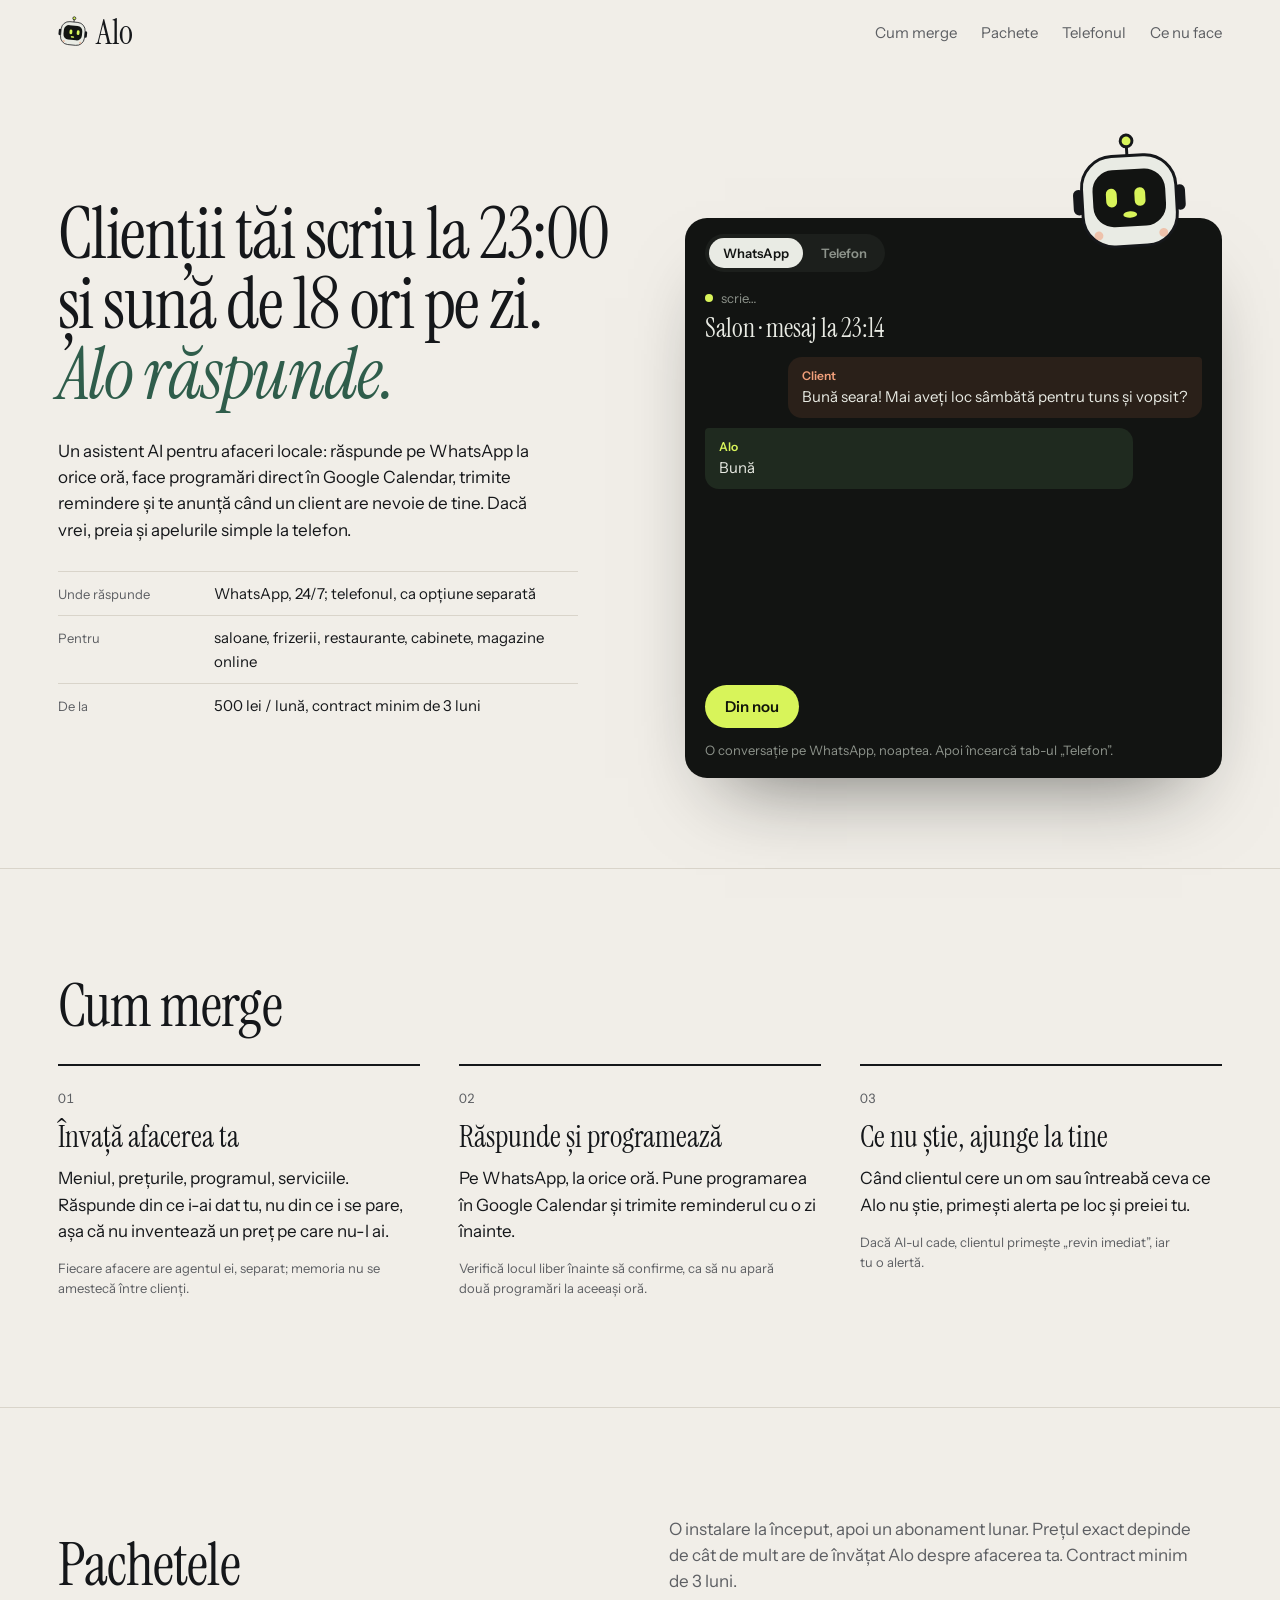
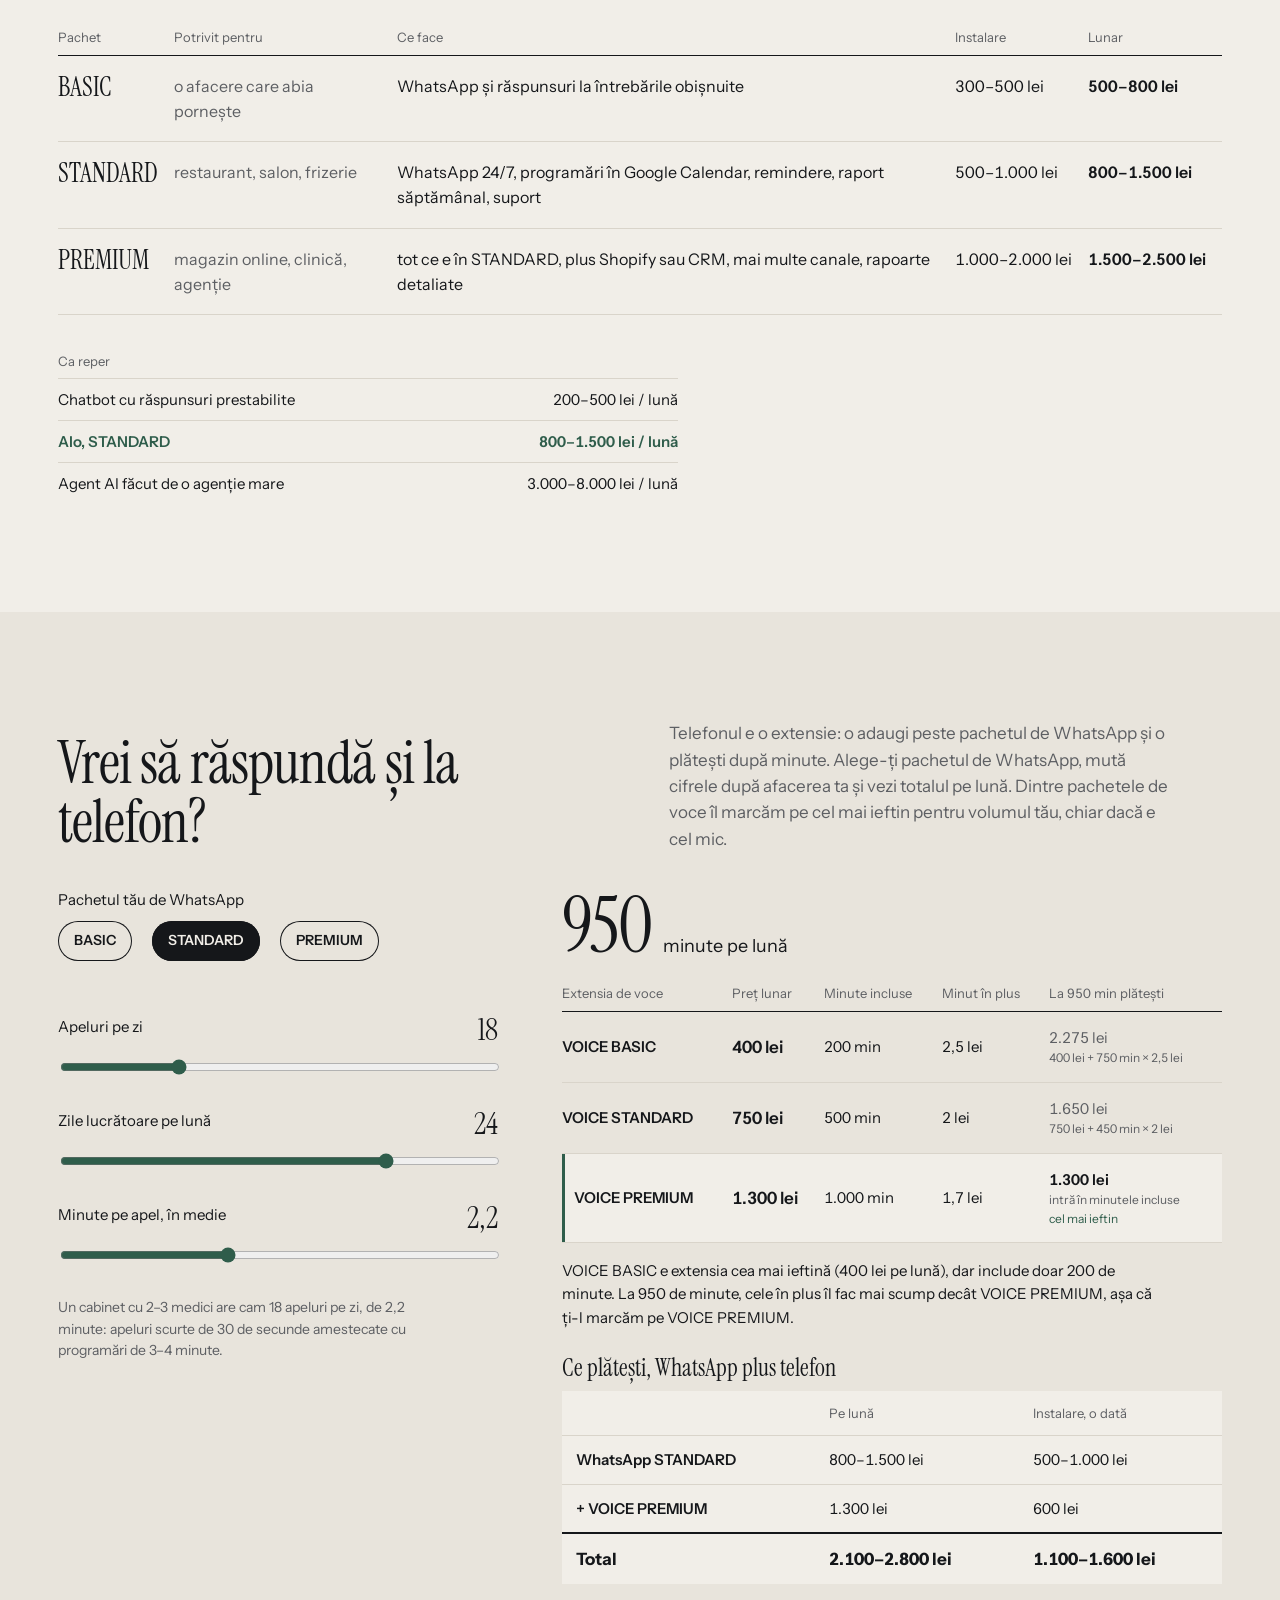
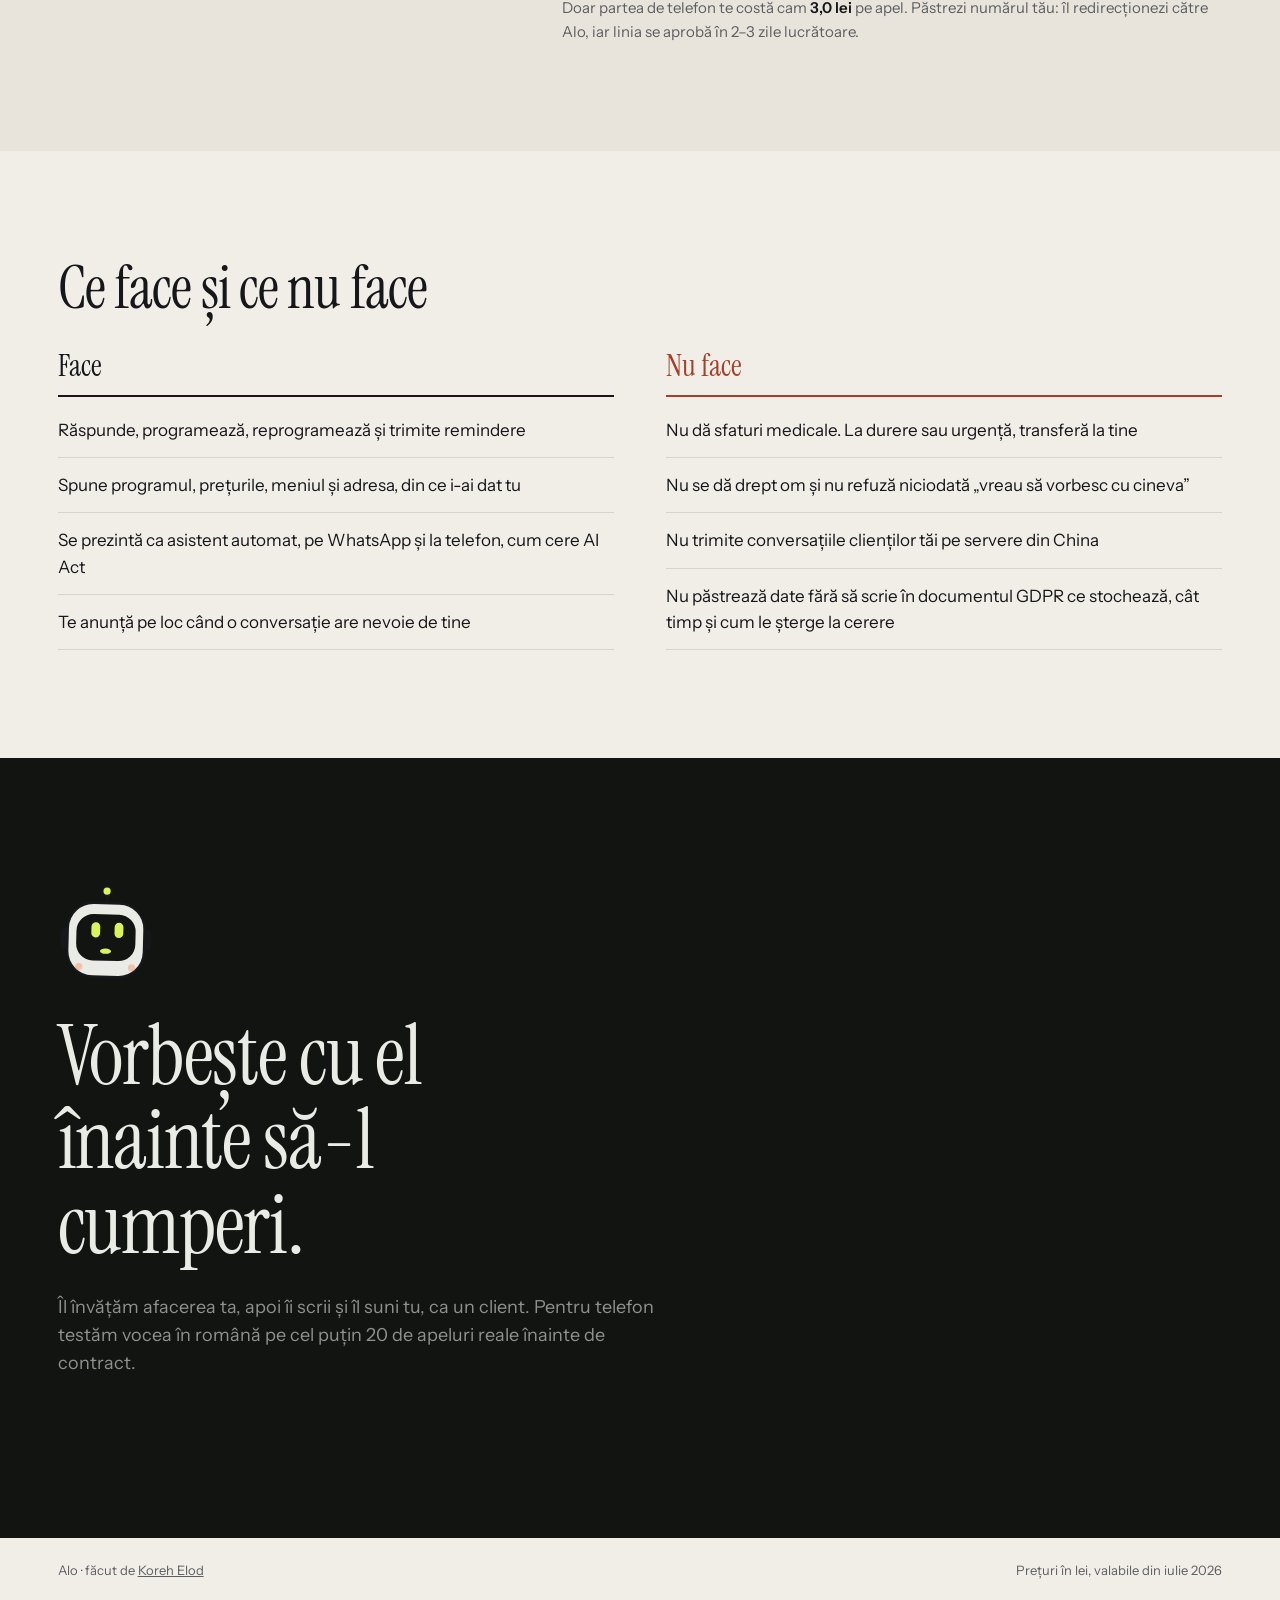
==== commit dc70bb91: "Fără „Scrie-mi pe GitHub”; butoanele de contact apar doar cu număr de WhatsApp - portofoliu: scos bu" ====
--- a/alo/index.html
+++ b/alo/index.html
@@ -13,7 +13,7 @@
 <meta name="theme-color" content="#f1eee8">
 <link rel="icon" href="favicon.svg" type="image/svg+xml">
 <link rel="stylesheet" href="fonts.css?v=1">
-<link rel="stylesheet" href="style.css?v=6">
+<link rel="stylesheet" href="style.css?v=7">
 </head>
 <body>
 
@@ -194,6 +194,6 @@
   <span>Prețuri în lei, valabile din iulie 2026</span>
 </footer>
 
-<script src="app.js?v=4" defer></script>
+<script src="app.js?v=5" defer></script>
 </body>
 </html>
--- a/alo/style.css
+++ b/alo/style.css
@@ -205,6 +205,9 @@
 
 .foot{display:flex;flex-wrap:wrap;justify-content:space-between;gap:10px 24px;padding:22px var(--pad);font-size:13px;color:var(--soft)}
 
+/* fără număr de WhatsApp setat în app.js, butoanele de contact nu apar */
+.no-wa .top__cta,.no-wa .js-wa,.no-wa .proof__msg{display:none}
+
 /* ——— ecrane înguste ——— */
 @media (max-width: 900px){
   .hero,.calc__head,.calc__body,.limits__cols,.plans__head{grid-template-columns:minmax(0,1fr)}
